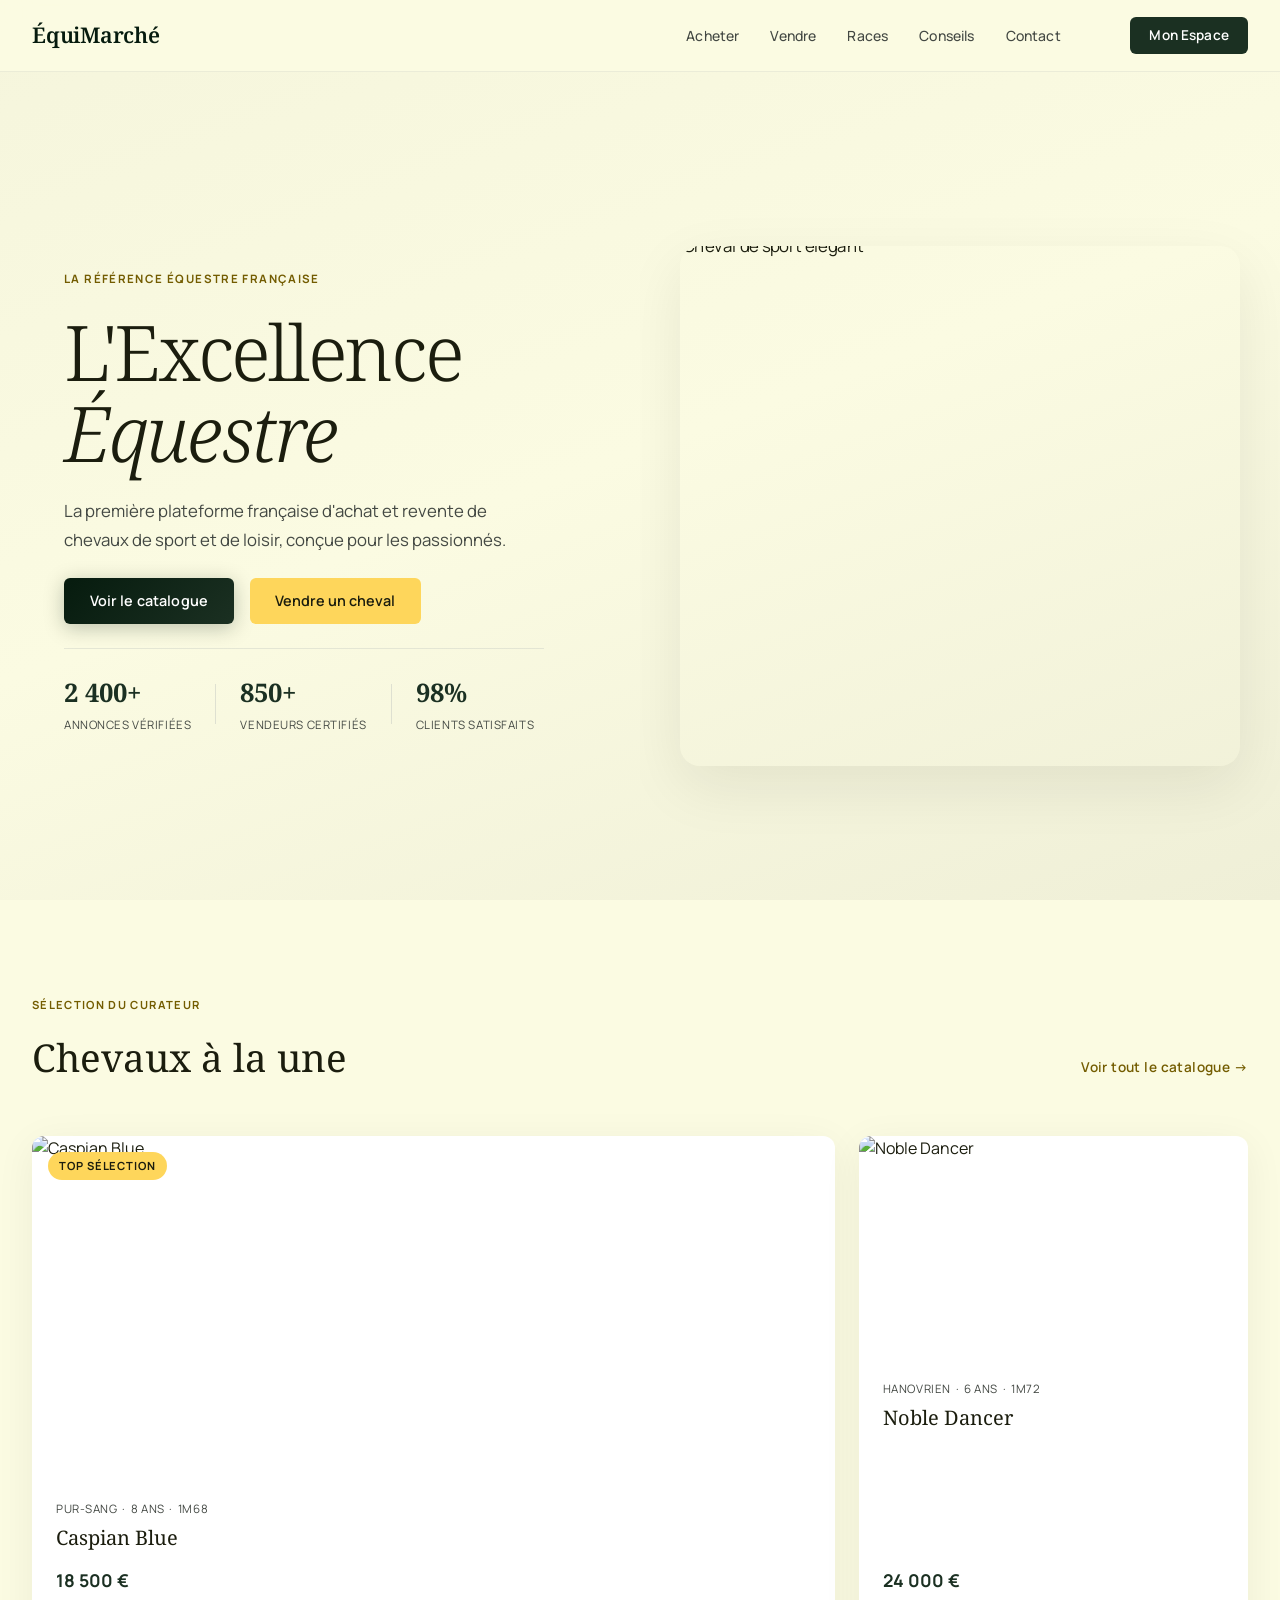
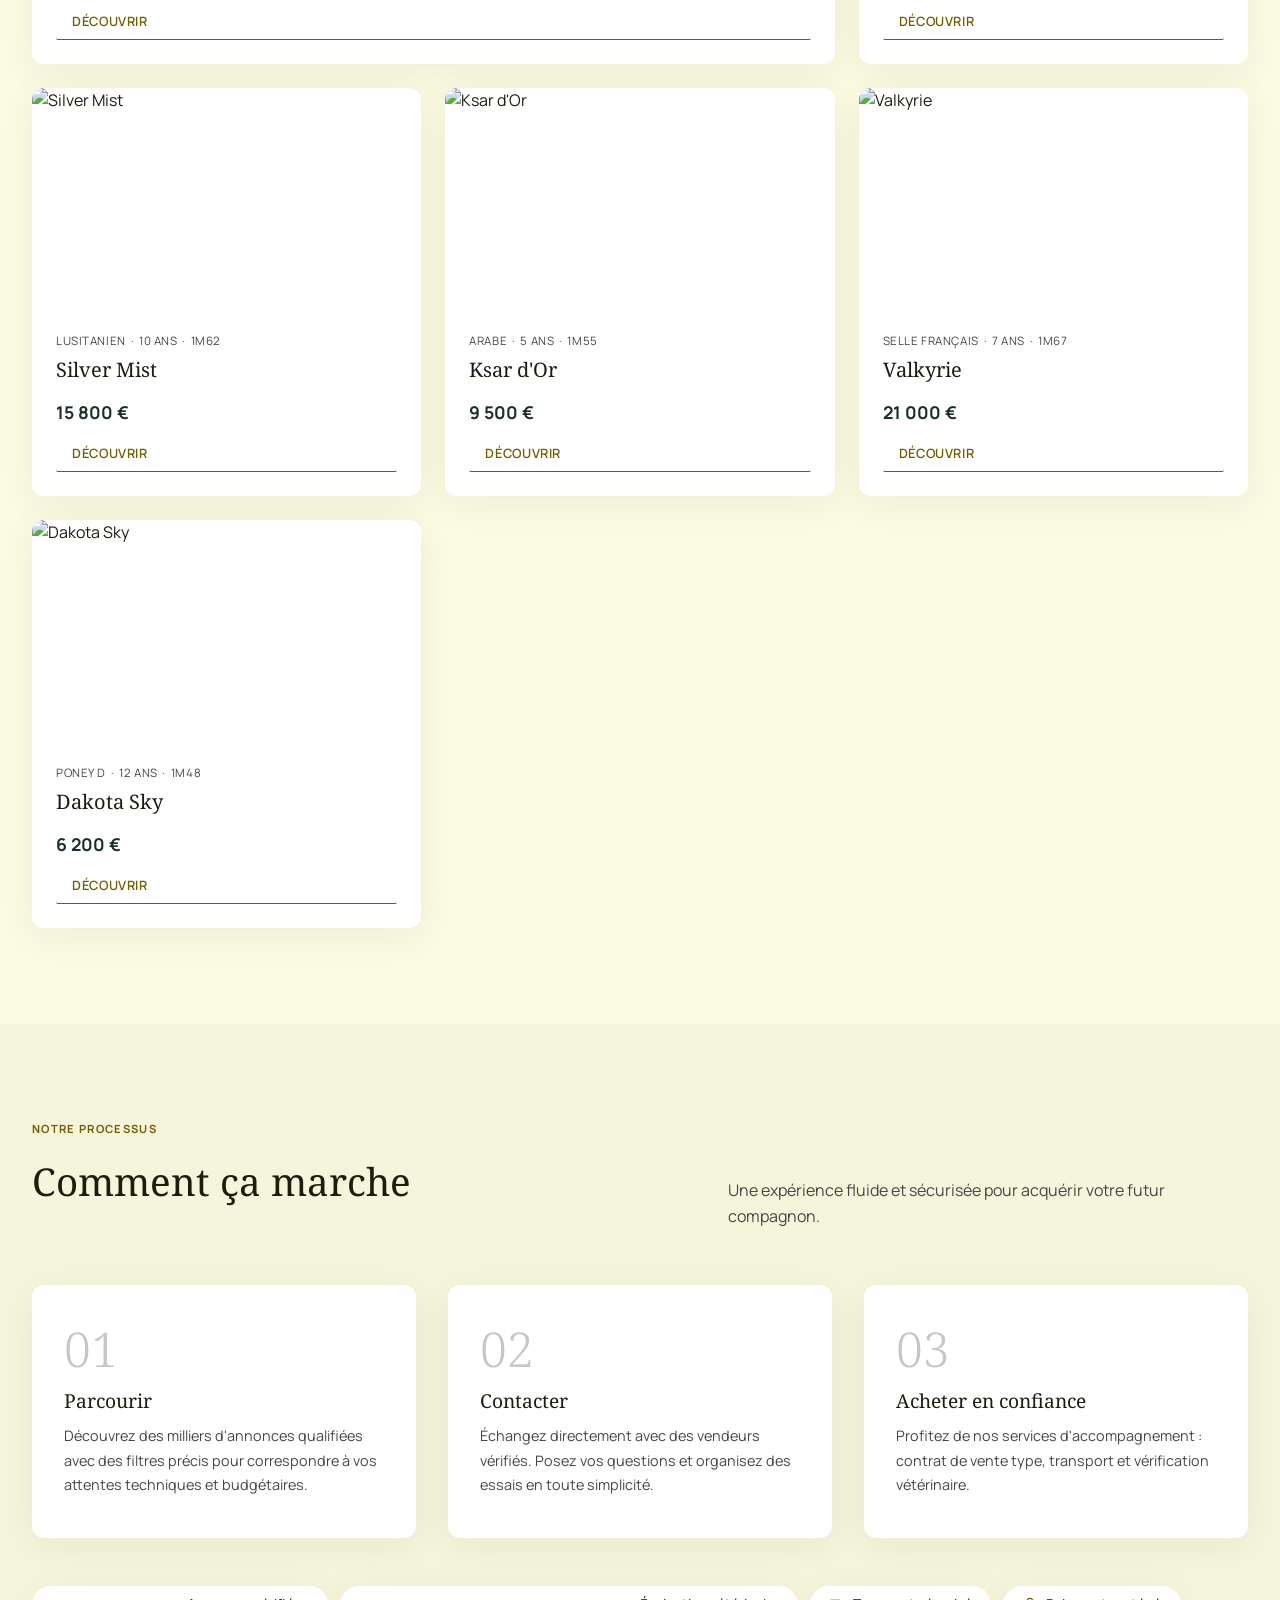
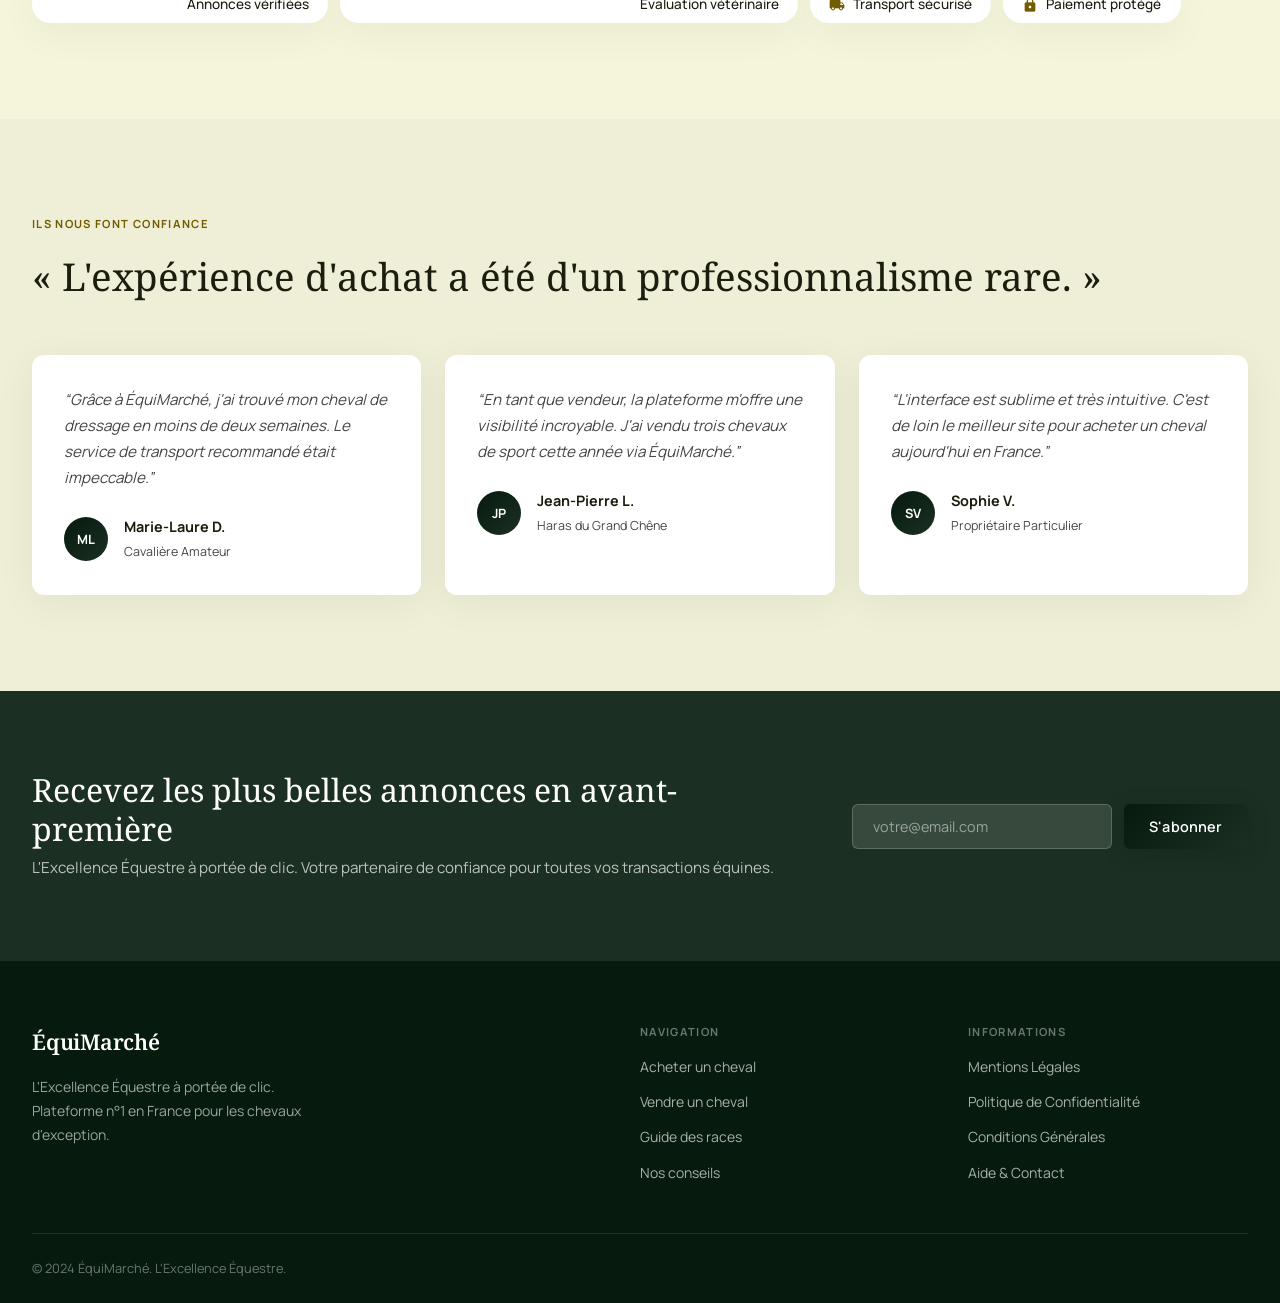
==== index.html @ 73ddf12a "horse website stitch" ====
<!DOCTYPE html>
<html lang="fr">
<head>
  <meta charset="UTF-8">
  <meta name="viewport" content="width=device-width, initial-scale=1.0">
  <title>ÉquiMarché | L'Excellence Équestre</title>
  <meta name="description" content="La première plateforme française d'achat et revente de chevaux de sport et de loisir, conçue pour les passionnés.">
  <link rel="preconnect" href="https://fonts.googleapis.com">
  <link rel="preconnect" href="https://fonts.gstatic.com" crossorigin>
  <link href="https://fonts.googleapis.com/css2?family=Noto+Serif:ital,wght@0,300;0,400;0,600;0,700;1,300;1,400&family=Manrope:wght@300;400;500;600;700&display=swap" rel="stylesheet">
  <link href="https://fonts.googleapis.com/icon?family=Material+Icons" rel="stylesheet">
  <link rel="stylesheet" href="styles.css">
</head>
<body>

  <!-- NAVBAR -->
  <nav class="navbar" id="navbar">
    <div class="nav-container">
      <a href="index.html" class="nav-logo">ÉquiMarché</a>
      <ul class="nav-links">
        <li><a href="catalogue.html">Acheter</a></li>
        <li><a href="creer-annonce.html">Vendre</a></li>
        <li><a href="#">Races</a></li>
        <li><a href="#">Conseils</a></li>
        <li><a href="#">Contact</a></li>
      </ul>
      <div class="nav-actions">
        <a href="dashboard.html" class="btn-nav">Mon Espace</a>
      </div>
    </div>
  </nav>

  <!-- HERO -->
  <section class="hero" id="hero">
    <div class="hero-bg"></div>
    <div class="hero-content">
      <span class="hero-label">La référence équestre française</span>
      <h1 class="hero-title">L'Excellence<br><em>Équestre</em></h1>
      <p class="hero-subtitle">La première plateforme française d'achat et revente de chevaux de sport et de loisir, conçue pour les passionnés.</p>
      <div class="hero-cta">
        <a href="catalogue.html" class="btn-primary">Voir le catalogue</a>
        <a href="creer-annonce.html" class="btn-secondary">Vendre un cheval</a>
      </div>
      <div class="hero-stats">
        <div class="stat">
          <span class="stat-number">2 400+</span>
          <span class="stat-label">Annonces vérifiées</span>
        </div>
        <div class="stat-divider"></div>
        <div class="stat">
          <span class="stat-number">850+</span>
          <span class="stat-label">Vendeurs certifiés</span>
        </div>
        <div class="stat-divider"></div>
        <div class="stat">
          <span class="stat-number">98%</span>
          <span class="stat-label">Clients satisfaits</span>
        </div>
      </div>
    </div>
    <div class="hero-image-block">
      <div class="hero-image-frame">
        <img src="https://images.unsplash.com/photo-1553284965-83fd3e82fa5a?w=700&auto=format&fit=crop&q=80" alt="Cheval de sport élégant" class="hero-img">
      </div>
    </div>
  </section>

  <!-- FEATURED HORSES -->
  <section class="section-featured" id="featured">
    <div class="container">
      <div class="section-header">
        <span class="section-tag">Sélection du curateur</span>
        <h2 class="section-title">Chevaux à la une</h2>
        <a href="catalogue.html" class="section-link">Voir tout le catalogue →</a>
      </div>
      <div class="horses-grid">

        <article class="horse-card horse-card--large">
          <div class="horse-card__image-wrap">
            <img src="https://images.unsplash.com/photo-1598974357801-cbca100e65ca?w=600&auto=format&fit=crop&q=80" alt="Caspian Blue" class="horse-card__img">
            <span class="horse-card__badge">Top Sélection</span>
          </div>
          <div class="horse-card__body">
            <div class="horse-card__meta">
              <span>Pur-Sang</span><span class="dot">·</span><span>8 ans</span><span class="dot">·</span><span>1m68</span>
            </div>
            <h3 class="horse-card__name">Caspian Blue</h3>
            <p class="horse-card__price">18 500 €</p>
            <a href="cheval-detail.html" class="btn-card">Découvrir</a>
          </div>
        </article>

        <article class="horse-card">
          <div class="horse-card__image-wrap">
            <img src="https://images.unsplash.com/photo-1534773728-71b859d8a21f?w=500&auto=format&fit=crop&q=80" alt="Noble Dancer" class="horse-card__img">
          </div>
          <div class="horse-card__body">
            <div class="horse-card__meta">
              <span>Hanovrien</span><span class="dot">·</span><span>6 ans</span><span class="dot">·</span><span>1m72</span>
            </div>
            <h3 class="horse-card__name">Noble Dancer</h3>
            <p class="horse-card__price">24 000 €</p>
            <a href="cheval-detail.html" class="btn-card">Découvrir</a>
          </div>
        </article>

        <article class="horse-card">
          <div class="horse-card__image-wrap">
            <img src="https://images.unsplash.com/photo-1566073771259-6a8506099945?w=500&auto=format&fit=crop&q=80" alt="Silver Mist" class="horse-card__img">
          </div>
          <div class="horse-card__body">
            <div class="horse-card__meta">
              <span>Lusitanien</span><span class="dot">·</span><span>10 ans</span><span class="dot">·</span><span>1m62</span>
            </div>
            <h3 class="horse-card__name">Silver Mist</h3>
            <p class="horse-card__price">15 800 €</p>
            <a href="cheval-detail.html" class="btn-card">Découvrir</a>
          </div>
        </article>

        <article class="horse-card">
          <div class="horse-card__image-wrap">
            <img src="https://images.unsplash.com/photo-1643737773219-dcb9b6d3cde2?w=500&auto=format&fit=crop&q=80" alt="Ksar d'Or" class="horse-card__img">
          </div>
          <div class="horse-card__body">
            <div class="horse-card__meta">
              <span>Arabe</span><span class="dot">·</span><span>5 ans</span><span class="dot">·</span><span>1m55</span>
            </div>
            <h3 class="horse-card__name">Ksar d'Or</h3>
            <p class="horse-card__price">9 500 €</p>
            <a href="cheval-detail.html" class="btn-card">Découvrir</a>
          </div>
        </article>

        <article class="horse-card">
          <div class="horse-card__image-wrap">
            <img src="https://images.unsplash.com/photo-1481656023948-ce1d0e9c5857?w=500&auto=format&fit=crop&q=80" alt="Valkyrie" class="horse-card__img">
          </div>
          <div class="horse-card__body">
            <div class="horse-card__meta">
              <span>Selle Français</span><span class="dot">·</span><span>7 ans</span><span class="dot">·</span><span>1m67</span>
            </div>
            <h3 class="horse-card__name">Valkyrie</h3>
            <p class="horse-card__price">21 000 €</p>
            <a href="cheval-detail.html" class="btn-card">Découvrir</a>
          </div>
        </article>

        <article class="horse-card">
          <div class="horse-card__image-wrap">
            <img src="https://images.unsplash.com/photo-1556731834-d28ba6d95c78?w=500&auto=format&fit=crop&q=80" alt="Dakota Sky" class="horse-card__img">
          </div>
          <div class="horse-card__body">
            <div class="horse-card__meta">
              <span>Poney D</span><span class="dot">·</span><span>12 ans</span><span class="dot">·</span><span>1m48</span>
            </div>
            <h3 class="horse-card__name">Dakota Sky</h3>
            <p class="horse-card__price">6 200 €</p>
            <a href="cheval-detail.html" class="btn-card">Découvrir</a>
          </div>
        </article>

      </div>
    </div>
  </section>

  <!-- HOW IT WORKS -->
  <section class="section-how" id="how">
    <div class="container">
      <div class="section-header">
        <span class="section-tag">Notre processus</span>
        <h2 class="section-title">Comment ça marche</h2>
        <p class="section-desc">Une expérience fluide et sécurisée pour acquérir votre futur compagnon.</p>
      </div>
      <div class="steps-grid">
        <div class="step-card">
          <span class="step-number">01</span>
          <h3 class="step-title">Parcourir</h3>
          <p class="step-desc">Découvrez des milliers d'annonces qualifiées avec des filtres précis pour correspondre à vos attentes techniques et budgétaires.</p>
        </div>
        <div class="step-card">
          <span class="step-number">02</span>
          <h3 class="step-title">Contacter</h3>
          <p class="step-desc">Échangez directement avec des vendeurs vérifiés. Posez vos questions et organisez des essais en toute simplicité.</p>
        </div>
        <div class="step-card">
          <span class="step-number">03</span>
          <h3 class="step-title">Acheter en confiance</h3>
          <p class="step-desc">Profitez de nos services d'accompagnement : contrat de vente type, transport et vérification vétérinaire.</p>
        </div>
      </div>
      <div class="trust-pills">
        <div class="pill"><span class="material-icons">verified</span> Annonces vérifiées</div>
        <div class="pill"><span class="material-icons">health_and_safety</span> Évaluation vétérinaire</div>
        <div class="pill"><span class="material-icons">local_shipping</span> Transport sécurisé</div>
        <div class="pill"><span class="material-icons">lock</span> Paiement protégé</div>
      </div>
    </div>
  </section>

  <!-- TESTIMONIALS -->
  <section class="section-testimonials" id="testimonials">
    <div class="container">
      <div class="section-header">
        <span class="section-tag">Ils nous font confiance</span>
        <h2 class="section-title">&laquo;&nbsp;L'expérience d'achat a été d'un professionnalisme rare.&nbsp;&raquo;</h2>
      </div>
      <div class="testimonials-grid">
        <div class="testimonial-card">
          <p class="testimonial-quote">&ldquo;Grâce à ÉquiMarché, j'ai trouvé mon cheval de dressage en moins de deux semaines. Le service de transport recommandé était impeccable.&rdquo;</p>
          <div class="testimonial-author">
            <div class="author-avatar">ML</div>
            <div>
              <strong>Marie-Laure D.</strong>
              <span>Cavalière Amateur</span>
            </div>
          </div>
        </div>
        <div class="testimonial-card">
          <p class="testimonial-quote">&ldquo;En tant que vendeur, la plateforme m'offre une visibilité incroyable. J'ai vendu trois chevaux de sport cette année via ÉquiMarché.&rdquo;</p>
          <div class="testimonial-author">
            <div class="author-avatar">JP</div>
            <div>
              <strong>Jean-Pierre L.</strong>
              <span>Haras du Grand Chêne</span>
            </div>
          </div>
        </div>
        <div class="testimonial-card">
          <p class="testimonial-quote">&ldquo;L'interface est sublime et très intuitive. C'est de loin le meilleur site pour acheter un cheval aujourd'hui en France.&rdquo;</p>
          <div class="testimonial-author">
            <div class="author-avatar">SV</div>
            <div>
              <strong>Sophie V.</strong>
              <span>Propriétaire Particulier</span>
            </div>
          </div>
        </div>
      </div>
    </div>
  </section>

  <!-- NEWSLETTER -->
  <section class="section-newsletter" id="newsletter">
    <div class="container">
      <div class="newsletter-inner">
        <div class="newsletter-text">
          <h2>Recevez les plus belles annonces en avant-première</h2>
          <p>L'Excellence Équestre à portée de clic. Votre partenaire de confiance pour toutes vos transactions équines.</p>
        </div>
        <form class="newsletter-form" onsubmit="return false;">
          <input type="email" placeholder="votre@email.com" class="newsletter-input" id="newsletter-email">
          <button type="submit" class="btn-primary">S'abonner</button>
        </form>
      </div>
    </div>
  </section>

  <!-- FOOTER -->
  <footer class="footer" id="footer">
    <div class="container">
      <div class="footer-grid">
        <div class="footer-brand">
          <a href="index.html" class="nav-logo">ÉquiMarché</a>
          <p>L'Excellence Équestre à portée de clic. Plateforme n°1 en France pour les chevaux d'exception.</p>
        </div>
        <div class="footer-col">
          <h4>Navigation</h4>
          <ul>
            <li><a href="catalogue.html">Acheter un cheval</a></li>
            <li><a href="creer-annonce.html">Vendre un cheval</a></li>
            <li><a href="#">Guide des races</a></li>
            <li><a href="#">Nos conseils</a></li>
          </ul>
        </div>
        <div class="footer-col">
          <h4>Informations</h4>
          <ul>
            <li><a href="#">Mentions Légales</a></li>
            <li><a href="#">Politique de Confidentialité</a></li>
            <li><a href="#">Conditions Générales</a></li>
            <li><a href="#">Aide &amp; Contact</a></li>
          </ul>
        </div>
      </div>
      <div class="footer-bottom">
        <span>© 2024 ÉquiMarché. L'Excellence Équestre.</span>
      </div>
    </div>
  </footer>

  <script src="main.js"></script>
</body>
</html>
---- styles.css ----
/* ============================================
   ÉQUIMARCHÉ — Design System CSS
   "The Digital Curator" — The Equestrian Editorial
   ============================================ */

/* --- TOKENS --- */
:root {
  --primary:           #061b0e;
  --primary-container: #1b3022;
  --secondary:         #735c00;
  --secondary-container: #fed65b;
  --surface:           #fbfbe2;
  --surface-low:       #f5f5dc;
  --surface-container: #efefd7;
  --surface-high:      #eaead1;
  --surface-highest:   #e4e4cc;
  --surface-bright:    #ffffff;
  --on-surface:        #1b1d0e;
  --on-surface-var:    #434843;
  --outline:           #737973;
  --outline-var:       #c3c8c1;
  --tertiary:          #8C7851;
  --gold:              #D4AF37;
  --error:             #ba1a1a;

  --font-serif: 'Noto Serif', Georgia, serif;
  --font-sans:  'Manrope', system-ui, sans-serif;

  --radius-sm: 0.125rem;
  --radius-md: 0.375rem;
  --radius-lg: 0.75rem;
  --radius-xl: 1.25rem;

  --shadow-ambient: 0 8px 40px rgba(27,29,14,0.06);
  --shadow-float:   0 20px 60px rgba(27,29,14,0.08);

  --nav-h: 72px;
  --transition: 0.25s ease;
}

/* --- RESET --- */
*, *::before, *::after { box-sizing: border-box; margin: 0; padding: 0; }
html { scroll-behavior: smooth; font-size: 16px; }
body {
  font-family: var(--font-sans);
  background: var(--surface);
  color: var(--on-surface);
  line-height: 1.6;
  -webkit-font-smoothing: antialiased;
}
img { display: block; max-width: 100%; height: auto; }
a { color: inherit; text-decoration: none; }
ul { list-style: none; }
button { cursor: pointer; font-family: inherit; }
input, select, textarea { font-family: inherit; }

/* --- TYPOGRAPHY --- */
h1, h2, h3, h4 { font-family: var(--font-serif); line-height: 1.2; color: var(--on-surface); }
h1 { font-size: clamp(2.5rem, 6vw, 4rem); font-weight: 400; letter-spacing: -0.02em; }
h2 { font-size: clamp(1.6rem, 4vw, 2.4rem); font-weight: 400; }
h3 { font-size: 1.3rem; font-weight: 400; }
em { font-style: italic; }

/* --- LAYOUT --- */
.container { max-width: 1280px; margin: 0 auto; padding: 0 2rem; }

/* ============================================
   NAVBAR
   ============================================ */
.navbar {
  position: fixed; top: 0; left: 0; right: 0; z-index: 100;
  height: var(--nav-h);
  background: rgba(251,251,226,0.92);
  backdrop-filter: blur(16px);
  border-bottom: 1px solid rgba(195,200,193,0.3);
  transition: box-shadow var(--transition);
}
.navbar.scrolled { box-shadow: var(--shadow-ambient); }
.nav-container {
  max-width: 1280px; margin: 0 auto; padding: 0 2rem;
  height: 100%; display: flex; align-items: center; gap: 2.5rem;
}
.nav-logo {
  font-family: var(--font-serif);
  font-size: 1.35rem; font-weight: 600; letter-spacing: -0.01em;
  color: var(--primary); white-space: nowrap;
}
.nav-links {
  display: flex; gap: 0.25rem; margin-left: auto;
}
.nav-links a {
  font-size: 0.875rem; font-weight: 500; letter-spacing: 0.01em;
  color: var(--on-surface-var); padding: 0.5rem 0.85rem; border-radius: var(--radius-md);
  transition: color var(--transition), background var(--transition);
}
.nav-links a:hover, .nav-links a.active { color: var(--primary); background: var(--surface-container); }
.nav-actions { margin-left: 1rem; }

/* --- BUTTONS --- */
.btn-primary {
  display: inline-flex; align-items: center; gap: 0.5rem;
  padding: 0.7rem 1.6rem; border-radius: var(--radius-md); border: none;
  background: linear-gradient(135deg, var(--primary), var(--primary-container));
  color: #fff; font-family: var(--font-sans); font-size: 0.9rem; font-weight: 600;
  letter-spacing: 0.01em; cursor: pointer;
  transition: opacity var(--transition), transform var(--transition), box-shadow var(--transition);
  box-shadow: 0 4px 20px rgba(6,27,14,0.25);
}
.btn-primary:hover { opacity: 0.9; transform: translateY(-1px); box-shadow: 0 8px 28px rgba(6,27,14,0.3); }

.btn-secondary {
  display: inline-flex; align-items: center; gap: 0.5rem;
  padding: 0.7rem 1.6rem; border-radius: var(--radius-md); border: none;
  background: var(--secondary-container); color: var(--on-surface);
  font-family: var(--font-sans); font-size: 0.9rem; font-weight: 600;
  cursor: pointer; transition: opacity var(--transition), transform var(--transition);
}
.btn-secondary:hover { opacity: 0.85; transform: translateY(-1px); }

.btn-ghost {
  display: inline-flex; align-items: center; gap: 0.5rem;
  padding: 0.65rem 1.4rem; border-radius: var(--radius-md);
  border: 1px solid rgba(195,200,193,0.5);
  background: transparent; color: var(--on-surface-var);
  font-family: var(--font-sans); font-size: 0.875rem; font-weight: 500;
  cursor: pointer; transition: all var(--transition);
}
.btn-ghost:hover { background: var(--surface-container); color: var(--on-surface); border-color: var(--outline-var); }

.btn-nav {
  display: inline-flex; align-items: center;
  padding: 0.5rem 1.2rem; border-radius: var(--radius-md);
  background: var(--primary-container); color: #fff;
  font-size: 0.85rem; font-weight: 600; letter-spacing: 0.01em;
  transition: opacity var(--transition);
}
.btn-nav:hover { opacity: 0.85; }

.btn-card {
  display: inline-flex; align-items: center;
  padding: 0.5rem 1rem; border-radius: var(--radius-sm);
  background: transparent; color: var(--secondary);
  font-size: 0.8rem; font-weight: 600; letter-spacing: 0.05em; text-transform: uppercase;
  border-bottom: 1px solid var(--secondary);
  transition: opacity var(--transition);
}
.btn-card:hover { opacity: 0.7; }
.btn-card--disabled { color: var(--outline); border-color: var(--outline); pointer-events: none; }
.btn-lg { padding: 0.85rem 2rem; font-size: 1rem; }
.btn-sm { padding: 0.4rem 0.9rem; font-size: 0.8rem; }
.btn-add-row { margin-top: 0.75rem; color: var(--secondary); border-color: var(--secondary-container); }

/* ============================================
   HERO (Homepage)
   ============================================ */
.hero {
  min-height: 100vh; display: grid; grid-template-columns: 1fr 1fr;
  padding-top: var(--nav-h); overflow: hidden; position: relative;
  background: var(--surface-low);
}
.hero-bg {
  position: absolute; inset: 0; z-index: 0;
  background: linear-gradient(160deg, var(--surface-low) 0%, var(--surface) 50%, var(--surface-container) 100%);
}
.hero-content {
  position: relative; z-index: 1;
  padding: 6rem 4rem 4rem 2rem; display: flex; flex-direction: column; justify-content: center; gap: 1.5rem;
  max-width: 680px; margin: 0 auto;
}
.hero-label {
  font-family: var(--font-sans); font-size: 0.72rem; font-weight: 700;
  letter-spacing: 0.12em; text-transform: uppercase; color: var(--secondary);
}
.hero-title {
  font-size: clamp(3rem, 6vw, 5.5rem);
  font-weight: 300; letter-spacing: -0.03em; line-height: 1.05;
}
.hero-subtitle { font-size: 1.05rem; color: var(--on-surface-var); max-width: 480px; line-height: 1.7; }
.hero-cta { display: flex; gap: 1rem; flex-wrap: wrap; }
.hero-stats {
  display: flex; align-items: center; gap: 1.5rem;
  padding-top: 1.5rem; border-top: 1px solid rgba(195,200,193,0.4);
}
.stat { display: flex; flex-direction: column; gap: 0.15rem; }
.stat-number { font-family: var(--font-serif); font-size: 1.6rem; font-weight: 700; color: var(--primary-container); }
.stat-label { font-size: 0.72rem; color: var(--on-surface-var); letter-spacing: 0.05em; text-transform: uppercase; }
.stat-divider { width: 1px; height: 40px; background: var(--outline-var); opacity: 0.5; }

.hero-image-block {
  position: relative; z-index: 1;
  display: flex; align-items: center; justify-content: center;
  padding: calc(var(--nav-h) + 3rem) 2rem 3rem;
  overflow: hidden;
}
.hero-image-frame {
  width: 100%; max-width: 560px;
  border-radius: var(--radius-xl); overflow: hidden;
  box-shadow: var(--shadow-float);
  margin-top: -2rem;
}
.hero-img { width: 100%; height: 520px; object-fit: cover; }

/* ============================================
   SECTIONS — Shared
   ============================================ */
.section-featured, .section-how, .section-testimonials {
  padding: 6rem 0;
}
.section-featured { background: var(--surface); }
.section-how { background: var(--surface-low); }
.section-testimonials { background: var(--surface-container); }

.section-header {
  display: flex; flex-wrap: wrap; align-items: baseline; gap: 1rem;
  margin-bottom: 3.5rem;
}
.section-tag {
  font-size: 0.7rem; font-weight: 700; letter-spacing: 0.12em; text-transform: uppercase;
  color: var(--secondary); display: block; width: 100%; margin-bottom: 0.25rem;
}
.section-title { flex: 1; }
.section-link {
  font-size: 0.85rem; font-weight: 600; color: var(--secondary); letter-spacing: 0.03em;
  transition: opacity var(--transition);
}
.section-link:hover { opacity: 0.7; }
.section-desc { color: var(--on-surface-var); font-size: 1rem; margin-top: 0.5rem; max-width: 520px; }

/* ============================================
   HORSE CARDS
   ============================================ */
.horses-grid {
  display: grid; grid-template-columns: repeat(3, 1fr); gap: 1.5rem;
}
.horse-card--large { grid-column: span 2; }

.horse-card {
  background: var(--surface-bright); border-radius: var(--radius-lg);
  overflow: hidden; box-shadow: var(--shadow-ambient);
  transition: transform var(--transition), box-shadow var(--transition);
  display: flex; flex-direction: column;
}
.horse-card:hover { transform: translateY(-4px); box-shadow: var(--shadow-float); }

.horse-card__image-wrap { position: relative; overflow: hidden; }
.horse-card--large .horse-card__image-wrap { height: 340px; }
.horse-card:not(.horse-card--large) .horse-card__image-wrap { height: 220px; }
.horse-card__img { width: 100%; height: 100%; object-fit: cover; transition: transform 0.4s ease; }
.horse-card:hover .horse-card__img { transform: scale(1.04); }

.horse-card__badge {
  position: absolute; top: 1rem; left: 1rem;
  background: var(--secondary-container); color: var(--on-surface);
  font-size: 0.7rem; font-weight: 700; letter-spacing: 0.08em; text-transform: uppercase;
  padding: 0.3rem 0.7rem; border-radius: 999px;
}
.horse-card__badge--sold { background: var(--surface-highest); color: var(--on-surface-var); }

.horse-card__body { padding: 1.5rem; display: flex; flex-direction: column; gap: 0.5rem; flex: 1; }
.horse-card__meta { font-size: 0.72rem; color: var(--on-surface-var); letter-spacing: 0.05em; text-transform: uppercase; }
.dot { margin: 0 0.3rem; }
.horse-card__name { font-family: var(--font-serif); font-size: 1.25rem; font-weight: 400; }
.horse-card__price { font-size: 1.1rem; font-weight: 700; color: var(--primary-container); margin-top: auto; padding-top: 0.5rem; }

/* ============================================
   HOW IT WORKS
   ============================================ */
.steps-grid { display: grid; grid-template-columns: repeat(3, 1fr); gap: 2rem; margin-bottom: 3rem; }
.step-card {
  background: var(--surface-bright); border-radius: var(--radius-lg);
  padding: 2.5rem 2rem; box-shadow: var(--shadow-ambient);
}
.step-number {
  font-family: var(--font-serif); font-size: 3rem; font-weight: 300;
  color: var(--outline-var); line-height: 1; display: block; margin-bottom: 1rem;
}
.step-title { font-size: 1.2rem; margin-bottom: 0.75rem; }
.step-desc { font-size: 0.9rem; color: var(--on-surface-var); line-height: 1.7; }

.trust-pills { display: flex; flex-wrap: wrap; gap: 0.75rem; }
.pill {
  display: flex; align-items: center; gap: 0.5rem;
  background: var(--surface-bright); border-radius: 999px;
  padding: 0.5rem 1.2rem; font-size: 0.85rem; font-weight: 500;
  box-shadow: var(--shadow-ambient);
}
.pill .material-icons { font-size: 1rem; color: var(--secondary); }

/* ============================================
   TESTIMONIALS
   ============================================ */
.testimonials-grid { display: grid; grid-template-columns: repeat(3, 1fr); gap: 1.5rem; }
.testimonial-card {
  background: var(--surface-bright); border-radius: var(--radius-lg);
  padding: 2rem; display: flex; flex-direction: column; gap: 1.5rem;
  box-shadow: var(--shadow-ambient);
}
.testimonial-quote { font-size: 0.95rem; color: var(--on-surface-var); line-height: 1.7; font-style: italic; }
.testimonial-author { display: flex; align-items: center; gap: 1rem; }
.author-avatar {
  width: 44px; height: 44px; border-radius: 50%;
  background: linear-gradient(135deg, var(--primary), var(--primary-container));
  color: #fff; font-size: 0.8rem; font-weight: 700;
  display: flex; align-items: center; justify-content: center;
  flex-shrink: 0;
}
.testimonial-author strong { display: block; font-size: 0.9rem; }
.testimonial-author span { font-size: 0.78rem; color: var(--on-surface-var); }

/* ============================================
   NEWSLETTER
   ============================================ */
.section-newsletter {
  background: var(--primary-container); padding: 5rem 0;
}
.newsletter-inner {
  display: flex; align-items: center; gap: 3rem; flex-wrap: wrap;
}
.newsletter-text { flex: 1; }
.newsletter-text h2 { color: #fff; font-size: clamp(1.4rem, 3vw, 2rem); }
.newsletter-text p { color: rgba(255,255,255,0.7); margin-top: 0.5rem; font-size: 0.95rem; }
.newsletter-form { display: flex; gap: 0.75rem; flex-shrink: 0; }
.newsletter-input {
  padding: 0.75rem 1.25rem; border-radius: var(--radius-md);
  border: 1px solid rgba(255,255,255,0.2); background: rgba(255,255,255,0.12);
  color: #fff; font-size: 0.9rem; min-width: 260px;
  transition: border-color var(--transition);
}
.newsletter-input::placeholder { color: rgba(255,255,255,0.5); }
.newsletter-input:focus { outline: none; border-color: var(--secondary-container); }

/* ============================================
   FOOTER
   ============================================ */
.footer { background: var(--primary); color: rgba(255,255,255,0.8); padding: 4rem 0 0; }
.footer-grid { display: grid; grid-template-columns: 2fr 1fr 1fr; gap: 3rem; padding-bottom: 3rem; }
.footer .nav-logo { color: #fff; display: block; margin-bottom: 1rem; }
.footer-brand p { font-size: 0.875rem; color: rgba(255,255,255,0.6); line-height: 1.7; max-width: 300px; }
.footer-col h4 { font-size: 0.7rem; font-weight: 700; letter-spacing: 0.12em; text-transform: uppercase; color: rgba(255,255,255,0.4); margin-bottom: 1rem; font-family: var(--font-sans); }
.footer-col ul { display: flex; flex-direction: column; gap: 0.6rem; }
.footer-col a { font-size: 0.875rem; color: rgba(255,255,255,0.65); transition: color var(--transition); }
.footer-col a:hover { color: #fff; }
.footer-bottom {
  display: flex; align-items: center; justify-content: space-between; flex-wrap: wrap; gap: 1rem;
  border-top: 1px solid rgba(255,255,255,0.1); padding: 1.5rem 0;
  font-size: 0.8rem; color: rgba(255,255,255,0.4);
}
.footer-links-inline { display: flex; gap: 1.5rem; flex-wrap: wrap; }
.footer-links-inline a { color: rgba(255,255,255,0.4); font-size: 0.8rem; transition: color var(--transition); }
.footer-links-inline a:hover { color: rgba(255,255,255,0.8); }
.footer--minimal { padding-top: 0; }
.footer--minimal .footer-bottom { border-top: 1px solid rgba(255,255,255,0.1); }

/* ============================================
   CATALOGUE PAGE
   ============================================ */
.catalogue-header {
  background: linear-gradient(135deg, var(--primary), var(--primary-container));
  color: #fff; padding: calc(var(--nav-h) + 4rem) 0 4rem; text-align: center;
}
.catalogue-title { font-size: clamp(2.5rem, 6vw, 4.5rem); color: #fff; }
.catalogue-subtitle { color: rgba(255,255,255,0.65); margin-top: 0.5rem; font-size: 1rem; letter-spacing: 0.04em; }

.catalogue-layout {
  display: grid; grid-template-columns: 300px 1fr; gap: 0;
  min-height: 80vh; align-items: start;
}

/* Filter Sidebar */
.filter-sidebar {
  background: var(--surface-low); padding: 2.5rem 1.75rem;
  border-right: 1px solid rgba(195,200,193,0.3);
  position: sticky; top: var(--nav-h); height: calc(100vh - var(--nav-h)); overflow-y: auto;
  display: flex; flex-direction: column; gap: 1.75rem;
}
.filter-title { font-size: 1.1rem; font-family: var(--font-serif); }
.filter-desc { font-size: 0.8rem; color: var(--on-surface-var); margin-top: 0.25rem; }
.filter-label { font-size: 0.7rem; font-weight: 700; letter-spacing: 0.08em; text-transform: uppercase; color: var(--on-surface-var); display: block; margin-bottom: 0.5rem; }
.filter-group { display: flex; flex-direction: column; }
.filter-input {
  padding: 0.6rem 0.9rem; border: none; border-bottom: 1px solid rgba(195,200,193,0.5);
  background: transparent; color: var(--on-surface); font-size: 0.9rem;
  transition: border-color var(--transition); border-radius: 0;
}
.filter-input:focus { outline: none; border-color: var(--secondary); }
.filter-select { padding: 0.6rem 0.9rem; appearance: none; cursor: pointer; background-image: url("data:image/svg+xml,%3Csvg xmlns='http://www.w3.org/2000/svg' width='12' height='12' viewBox='0 0 24 24'%3E%3Cpath fill='%23737973' d='M7 10l5 5 5-5z'/%3E%3C/svg%3E"); background-repeat: no-repeat; background-position: right 0.75rem center; padding-right: 2rem; }
.filter-checkboxes { display: flex; flex-direction: column; gap: 0.5rem; }
.filter-check { display: flex; align-items: center; gap: 0.5rem; font-size: 0.875rem; color: var(--on-surface-var); cursor: pointer; }
.filter-check input { accent-color: var(--secondary); }
.range-inputs { display: flex; align-items: center; gap: 0.5rem; }
.filter-input.range { flex: 1; }
.filter-btn { width: 100%; justify-content: center; }

/* Catalogue Main */
.catalogue-main { padding: 2rem 2.5rem; }
.catalogue-toolbar { display: flex; align-items: center; justify-content: space-between; margin-bottom: 2rem; flex-wrap: wrap; gap: 1rem; }
.result-count { font-size: 0.9rem; color: var(--on-surface-var); }
.sort-wrap { display: flex; align-items: center; gap: 0.75rem; }
.catalogue-grid { display: grid; grid-template-columns: repeat(3, 1fr); gap: 1.5rem; }

/* Pagination */
.pagination { display: flex; justify-content: center; gap: 0.5rem; margin-top: 3rem; }
.page-btn {
  width: 38px; height: 38px; border-radius: var(--radius-md);
  border: 1px solid var(--outline-var); background: transparent;
  font-size: 0.875rem; cursor: pointer; color: var(--on-surface-var);
  transition: all var(--transition);
}
.page-btn:hover { background: var(--surface-container); }
.page-btn--active { background: var(--primary-container); color: #fff; border-color: var(--primary-container); }
.page-ellipsis { display: flex; align-items: center; color: var(--on-surface-var); font-size: 0.875rem; }

/* ============================================
   DETAIL PAGE
   ============================================ */
.breadcrumb-bar { background: var(--surface-low); padding: calc(var(--nav-h) + 1rem) 0 0.75rem; }
.breadcrumb { display: flex; align-items: center; gap: 0.25rem; font-size: 0.8rem; color: var(--on-surface-var); }
.breadcrumb a:hover { color: var(--secondary); }
.breadcrumb .material-icons { font-size: 1rem; }
.breadcrumb span:last-child { color: var(--on-surface); font-weight: 500; }

.detail-layout { background: var(--surface-low); padding: 2.5rem 0; }
.detail-container { display: grid; grid-template-columns: 1fr 420px; gap: 3rem; align-items: start; }

.gallery-main { border-radius: var(--radius-lg); overflow: hidden; box-shadow: var(--shadow-float); }
.gallery-main-img { width: 100%; height: 500px; object-fit: cover; transition: opacity var(--transition); }
.gallery-thumbs { display: flex; gap: 0.75rem; margin-top: 0.75rem; }
.gallery-thumb {
  width: 80px; height: 60px; object-fit: cover; border-radius: var(--radius-md);
  cursor: pointer; opacity: 0.6; transition: opacity var(--transition);
  border: 2px solid transparent;
}
.gallery-thumb:hover, .gallery-thumb.active { opacity: 1; border-color: var(--secondary); }

.detail-tag-row { display: flex; align-items: center; gap: 0.5rem; flex-wrap: wrap; }
.detail-tag {
  font-size: 0.7rem; font-weight: 700; letter-spacing: 0.08em; text-transform: uppercase;
  background: var(--surface-container); padding: 0.3rem 0.75rem; border-radius: 999px;
  color: var(--on-surface-var);
}
.btn-favorite {
  margin-left: auto; background: var(--surface-bright); border: 1px solid var(--outline-var);
  border-radius: 50%; width: 40px; height: 40px; display: flex; align-items: center; justify-content: center;
  transition: all var(--transition); color: var(--on-surface-var);
}
.btn-favorite:hover { background: var(--surface-container); }
.btn-favorite .material-icons { font-size: 1.2rem; }

.detail-horse-name { font-size: clamp(2rem, 4vw, 2.8rem); margin: 0.5rem 0; }
.detail-price { font-size: 1.8rem; font-weight: 700; color: var(--primary-container); }
.detail-location { display: flex; align-items: center; gap: 0.25rem; font-size: 0.875rem; color: var(--on-surface-var); margin-top: 0.25rem; }
.detail-location .material-icons { font-size: 1rem; color: var(--secondary); }

.detail-specs-grid { display: grid; grid-template-columns: 1fr 1fr; gap: 0; margin: 1.5rem 0; }
.spec-item {
  padding: 0.85rem 0; display: flex; flex-direction: column; gap: 0.2rem;
  border-bottom: 1px solid rgba(195,200,193,0.4);
}
.spec-label { font-size: 0.68rem; font-weight: 700; letter-spacing: 0.08em; text-transform: uppercase; color: var(--on-surface-var); }
.spec-value { font-size: 0.95rem; font-weight: 600; }
.detail-cta-block { display: flex; flex-direction: column; gap: 0.75rem; margin-top: 1rem; }
.detail-cta-block .btn-primary, .detail-cta-block .btn-secondary { justify-content: center; }

/* Detail Body */
.detail-section { background: var(--surface); padding: 4rem 0; }
.detail-body { display: grid; grid-template-columns: 1fr 320px; gap: 3rem; align-items: start; }
.detail-block { margin-bottom: 3rem; }
.detail-block-title { font-size: 1.2rem; margin-bottom: 1.25rem; padding-bottom: 0.5rem; border-bottom: 2px solid var(--secondary-container); }

.curator-quote {
  background: linear-gradient(135deg, var(--primary), var(--primary-container));
  color: #fff; border-radius: var(--radius-lg); padding: 2.5rem;
  margin-bottom: 2.5rem; position: relative;
}
.curator-icon { position: absolute; top: 1.5rem; right: 2rem; font-size: 2rem; opacity: 0.3; }
.curator-quote blockquote { font-family: var(--font-serif); font-size: 1.05rem; line-height: 1.7; font-style: italic; }
.curator-quote cite { font-size: 0.75rem; letter-spacing: 0.08em; text-transform: uppercase; opacity: 0.6; display: block; margin-top: 1rem; }

.detail-block p { color: var(--on-surface-var); line-height: 1.8; margin-bottom: 1rem; }

.competition-list { display: flex; flex-direction: column; }
.competition-item {
  display: flex; align-items: baseline; gap: 2rem; padding: 0.9rem 0;
  border-bottom: 1px solid rgba(195,200,193,0.3);
}
.comp-date { font-size: 0.75rem; color: var(--on-surface-var); letter-spacing: 0.04em; white-space: nowrap; min-width: 90px; }
.comp-event { font-size: 0.95rem; font-weight: 500; }

.vet-cards { display: flex; flex-direction: column; gap: 1rem; }
.vet-card {
  display: flex; align-items: flex-start; gap: 1rem;
  background: var(--surface-low); border-radius: var(--radius-md); padding: 1.25rem;
}
.vet-icon { color: var(--secondary); flex-shrink: 0; }
.vet-card strong { display: block; font-size: 0.9rem; margin-bottom: 0.25rem; }
.vet-card p { font-size: 0.85rem; color: var(--on-surface-var); margin: 0; }

.location-block { display: flex; align-items: center; gap: 1rem; background: var(--surface-low); border-radius: var(--radius-md); padding: 1.5rem; }
.location-pin { font-size: 2rem; color: var(--secondary); }
.location-name { display: block; font-weight: 600; font-size: 1rem; }
.location-note { font-size: 0.85rem; color: var(--on-surface-var); }

/* Contact form on detail page */
.contact-form { display: flex; flex-direction: column; gap: 1.25rem; }
.form-row { display: grid; grid-template-columns: 1fr 1fr; gap: 1.25rem; }
.form-group { display: flex; flex-direction: column; gap: 0.4rem; }
.form-label { font-size: 0.72rem; font-weight: 700; letter-spacing: 0.06em; text-transform: uppercase; color: var(--on-surface-var); }
.form-input {
  padding: 0.75rem 1rem; border: none; border-bottom: 1px solid rgba(195,200,193,0.5);
  background: var(--surface-low); border-radius: var(--radius-sm 0 0 var(--radius-sm));
  font-size: 0.95rem; color: var(--on-surface); transition: border-color var(--transition);
}
.form-input:focus { outline: none; border-color: var(--secondary); }
.form-textarea {
  padding: 0.75rem 1rem; border: 1px solid rgba(195,200,193,0.4);
  background: var(--surface-low); border-radius: var(--radius-md);
  font-size: 0.95rem; color: var(--on-surface); resize: vertical;
  transition: border-color var(--transition);
}
.form-textarea:focus { outline: none; border-color: var(--secondary); }

/* Similar horses sidebar */
.detail-sidebar { position: sticky; top: calc(var(--nav-h) + 2rem); }
.similar-list { display: flex; flex-direction: column; gap: 1rem; }
.similar-card { display: flex; gap: 1rem; align-items: center; }
.similar-img { width: 72px; height: 56px; object-fit: cover; border-radius: var(--radius-md); flex-shrink: 0; }
.similar-info { display: flex; flex-direction: column; gap: 0.15rem; }
.similar-info strong { font-size: 0.9rem; }
.similar-info span { font-size: 0.75rem; color: var(--on-surface-var); }
.similar-price { font-weight: 700; color: var(--primary-container); font-size: 0.9rem !important; }

/* ============================================
   FORM PAGE (Créer Annonce)
   ============================================ */
.form-page-hero {
  background: linear-gradient(160deg, var(--primary), var(--primary-container) 70%, #2d4e37 100%);
  color: #fff; padding: calc(var(--nav-h) + 3rem) 0 3rem;
}
.form-hero-title { font-size: clamp(2.2rem, 5vw, 3.5rem); color: #fff; margin: 0.5rem 0 1rem; }
.form-hero-subtitle { color: rgba(255,255,255,0.7); max-width: 520px; line-height: 1.7; }
.form-hero-content { margin-bottom: 2.5rem; }

.form-progress-bar { display: flex; align-items: center; gap: 0; }
.progress-step { display: flex; flex-direction: column; align-items: center; gap: 0.4rem; flex: 1; }
.progress-step:first-child { align-items: flex-start; }
.progress-step:last-child { align-items: flex-end; }
.progress-dot {
  width: 12px; height: 12px; border-radius: 50%;
  background: rgba(255,255,255,0.3); border: 2px solid rgba(255,255,255,0.5);
  transition: all var(--transition);
}
.progress-step.active .progress-dot { background: var(--secondary-container); border-color: var(--secondary-container); box-shadow: 0 0 0 4px rgba(254,214,91,0.3); }
.progress-step span { font-size: 0.68rem; color: rgba(255,255,255,0.6); letter-spacing: 0.05em; }
.progress-step.active span { color: #fff; font-weight: 600; }
.progress-line { flex: 1; height: 2px; background: rgba(255,255,255,0.2); margin-bottom: 1.1rem; margin-top: 5px; }

.form-page-body { background: var(--surface-low); padding: 4rem 0; }
.form-layout { display: grid; grid-template-columns: 1fr 320px; gap: 3rem; align-items: start; }

/* Form Steps */
.form-step { display: none; }
.form-step.active { display: block; }
.form-section-header { display: flex; align-items: flex-start; gap: 1.25rem; margin-bottom: 2rem; }
.form-step-number {
  font-family: var(--font-serif); font-size: 3.5rem; font-weight: 300;
  color: var(--outline-var); line-height: 1; flex-shrink: 0; width: 64px;
}
.form-section-title { font-size: 1.5rem; margin-bottom: 0.25rem; }
.form-section-desc { font-size: 0.9rem; color: var(--on-surface-var); }

.form-grid { display: grid; grid-template-columns: 1fr 1fr; gap: 1.5rem; }
.form-group--full { grid-column: span 2; }
.required { color: var(--error); }
.form-select { appearance: none; cursor: pointer; background-image: url("data:image/svg+xml,%3Csvg xmlns='http://www.w3.org/2000/svg' width='12' height='12' viewBox='0 0 24 24'%3E%3Cpath fill='%23737973' d='M7 10l5 5 5-5z'/%3E%3C/svg%3E"); background-repeat: no-repeat; background-position: right 1rem center; padding-right: 2rem; }
.form-hint { font-size: 0.75rem; color: var(--on-surface-var); margin-top: 0.25rem; }

/* Tag input */
.tag-input-wrap {
  display: flex; flex-wrap: wrap; gap: 0.4rem; align-items: center;
  padding: 0.6rem 0.9rem; border-bottom: 1px solid rgba(195,200,193,0.5);
  background: var(--surface-low); min-height: 44px;
}
.tag-chip {
  background: var(--surface-container); color: var(--on-surface);
  font-size: 0.8rem; padding: 0.25rem 0.6rem; border-radius: 999px;
  display: flex; align-items: center; gap: 0.35rem;
}
.tag-chip button { background: none; border: none; cursor: pointer; color: var(--on-surface-var); font-size: 1rem; line-height: 1; padding: 0; }
.tag-input-field { border: none; background: transparent; font-size: 0.9rem; color: var(--on-surface); flex: 1; min-width: 120px; }
.tag-input-field:focus { outline: none; }

/* Upload zone */
.upload-zone {
  border: 2px dashed rgba(195,200,193,0.6); border-radius: var(--radius-lg);
  padding: 2.5rem; text-align: center; cursor: pointer;
  background: var(--surface-bright); transition: all var(--transition);
}
.upload-zone:hover, .upload-zone.dragover { border-color: var(--secondary); background: rgba(115,92,0,0.04); }
.upload-zone--sm { padding: 1.5rem; }
.upload-icon { font-size: 2.5rem; color: var(--outline-var); margin-bottom: 0.75rem; }
.upload-text { font-size: 0.95rem; font-weight: 500; margin-bottom: 0.25rem; }
.upload-hint { font-size: 0.78rem; color: var(--on-surface-var); }
.upload-preview { display: flex; flex-wrap: wrap; gap: 0.5rem; margin-top: 0.75rem; }
.preview-thumb { width: 80px; height: 60px; object-fit: cover; border-radius: var(--radius-md); }

/* Results rows */
.results-list { display: flex; flex-direction: column; gap: 0.75rem; }
.result-row { display: grid; grid-template-columns: 1fr 2fr auto; gap: 0.75rem; align-items: center; }
.btn-icon-remove {
  background: none; border: none; color: var(--on-surface-var); cursor: pointer;
  display: flex; align-items: center; padding: 0.25rem;
  transition: color var(--transition);
}
.btn-icon-remove:hover { color: var(--error); }

/* Contact prefs */
.contact-prefs { display: flex; gap: 1rem; flex-wrap: wrap; }
.pref-option {
  display: flex; align-items: center; gap: 0.5rem; cursor: pointer;
  background: var(--surface-bright); border: 1px solid var(--outline-var);
  border-radius: var(--radius-md); padding: 0.6rem 1rem;
  font-size: 0.875rem; transition: all var(--transition);
}
.pref-option:has(input:checked) { border-color: var(--secondary); background: rgba(115,92,0,0.06); }
.pref-option .material-icons { font-size: 1rem; color: var(--secondary); }
.terms-check { display: flex; align-items: flex-start; gap: 0.75rem; font-size: 0.875rem; }
.terms-check a { color: var(--secondary); text-decoration: underline; }

/* Form nav */
.form-nav { display: flex; gap: 1rem; margin-top: 2.5rem; padding-top: 2rem; border-top: 1px solid rgba(195,200,193,0.4); }

/* Form tips sidebar */
.form-tips-sidebar { display: flex; flex-direction: column; gap: 1.25rem; position: sticky; top: calc(var(--nav-h) + 2rem); }
.tips-card {
  background: var(--surface-bright); border-radius: var(--radius-lg);
  padding: 1.5rem; box-shadow: var(--shadow-ambient);
}
.tips-card--dark { background: var(--primary-container); color: #fff; }
.tips-card--dark h3, .tips-card--dark p { color: #fff; }
.tips-card--dark p { opacity: 0.8; }
.tips-icon { font-size: 1.5rem; color: var(--secondary); display: block; margin-bottom: 0.75rem; }
.tips-card--dark .tips-icon { color: var(--secondary-container); }
.tips-card h3 { font-size: 1rem; margin-bottom: 0.75rem; }
.tips-card p { font-size: 0.85rem; color: var(--on-surface-var); line-height: 1.6; }
.tips-list { display: flex; flex-direction: column; gap: 0.6rem; padding-left: 1rem; }
.tips-list li { font-size: 0.82rem; color: var(--on-surface-var); line-height: 1.5; list-style: disc; }

/* Modal */
.modal-overlay {
  position: fixed; inset: 0; background: rgba(27,29,14,0.6);
  display: flex; align-items: center; justify-content: center; z-index: 200;
  backdrop-filter: blur(4px);
}
.modal {
  background: var(--surface-bright); border-radius: var(--radius-xl);
  padding: 3rem; max-width: 480px; text-align: center;
  box-shadow: var(--shadow-float); animation: modalIn 0.3s ease;
}
@keyframes modalIn { from { transform: scale(0.95); opacity: 0; } to { transform: scale(1); opacity: 1; } }
.modal-icon { font-size: 3.5rem; color: #4caf50; display: block; margin-bottom: 1rem; }
.modal h2 { margin-bottom: 0.75rem; }
.modal p { color: var(--on-surface-var); margin-bottom: 1.5rem; }

/* ============================================
   DASHBOARD PAGE
   ============================================ */
body.dashboard-page { background: var(--surface-container); }
.dashboard-layout { display: grid; grid-template-columns: 260px 1fr; min-height: 100vh; }

/* Sidebar */
.dashboard-sidebar {
  background: var(--primary); color: #fff;
  display: flex; flex-direction: column;
  position: sticky; top: 0; height: 100vh; overflow-y: auto;
}
.dash-logo { padding: 2rem 1.75rem 1.5rem; border-bottom: 1px solid rgba(255,255,255,0.1); }
.dashboard-sidebar .nav-logo { color: #fff; }
.dash-nav { padding: 1.5rem 0.75rem; display: flex; flex-direction: column; gap: 0.25rem; flex: 1; }
.dash-nav-item {
  display: flex; align-items: center; gap: 0.75rem;
  padding: 0.7rem 1rem; border-radius: var(--radius-md);
  color: rgba(255,255,255,0.6); font-size: 0.875rem; font-weight: 500;
  transition: all var(--transition); position: relative;
}
.dash-nav-item:hover { background: rgba(255,255,255,0.08); color: #fff; }
.dash-nav-item.active { background: rgba(255,255,255,0.12); color: #fff; }
.dash-nav-item .material-icons { font-size: 1.2rem; }
.badge {
  margin-left: auto; background: var(--secondary-container); color: var(--on-surface);
  font-size: 0.68rem; font-weight: 700; padding: 0.15rem 0.45rem; border-radius: 999px;
}
.dash-sidebar-bottom { padding: 1.5rem; border-top: 1px solid rgba(255,255,255,0.1); }
.elite-promo { display: flex; flex-direction: column; gap: 0.5rem; }
.elite-icon { font-size: 1.5rem; color: var(--secondary-container); }
.elite-promo strong { font-size: 0.875rem; color: #fff; }
.elite-promo p { font-size: 0.78rem; color: rgba(255,255,255,0.5); line-height: 1.4; }
.elite-btn { margin-top: 0.5rem; background: rgba(255,255,255,0.1); color: #fff; border: 1px solid rgba(255,255,255,0.2); }
.elite-btn:hover { background: rgba(255,255,255,0.2); }

/* Dashboard Main */
.dashboard-main { padding: 0 2.5rem 3rem; overflow-x: hidden; }
.dash-topbar {
  display: flex; align-items: center; justify-content: space-between;
  padding: 1.75rem 0 1.5rem; border-bottom: 1px solid rgba(195,200,193,0.4);
  margin-bottom: 2rem; gap: 1rem; flex-wrap: wrap;
}
.dash-greeting { font-size: clamp(1.3rem, 3vw, 1.8rem); }
.dash-subtitle { font-size: 0.875rem; color: var(--on-surface-var); margin-top: 0.15rem; }
.dash-topbar-actions { display: flex; align-items: center; gap: 1rem; }
.dash-avatar {
  width: 40px; height: 40px; border-radius: 50%;
  background: linear-gradient(135deg, var(--primary), var(--primary-container));
  color: #fff; font-size: 0.8rem; font-weight: 700; border: none;
  display: flex; align-items: center; justify-content: center; cursor: pointer;
}

/* Stats */
.dash-stats { display: grid; grid-template-columns: repeat(4, 1fr); gap: 1.25rem; margin-bottom: 2.5rem; }
.stat-card {
  background: var(--surface-bright); border-radius: var(--radius-lg);
  padding: 1.5rem; display: flex; align-items: flex-start; gap: 1rem;
  box-shadow: var(--shadow-ambient);
}
.stat-card__icon { color: var(--secondary); background: var(--secondary-container); border-radius: var(--radius-md); padding: 0.5rem; display: flex; align-items: center; justify-content: center; }
.stat-card__body { flex: 1; }
.stat-card__num { display: block; font-family: var(--font-serif); font-size: 1.8rem; font-weight: 400; line-height: 1.1; }
.stat-card__label { font-size: 0.78rem; color: var(--on-surface-var); letter-spacing: 0.03em; }
.stat-card__trend { margin-left: auto; font-size: 0.75rem; font-weight: 600; display: flex; align-items: center; gap: 0.15rem; }
.stat-card__trend.positive { color: #2e7d32; }
.stat-card__trend.neutral { color: var(--on-surface-var); }
.stat-card__trend .material-icons { font-size: 1rem; }

/* Dashboard section */
.dash-section { background: var(--surface-bright); border-radius: var(--radius-lg); padding: 2rem; margin-bottom: 1.5rem; box-shadow: var(--shadow-ambient); }
.dash-section-header { display: flex; align-items: baseline; justify-content: space-between; margin-bottom: 1.75rem; }
.dash-section-title { font-size: 1.15rem; }

/* Listings table */
.listings-table { display: flex; flex-direction: column; }
.listings-table-header {
  display: grid; grid-template-columns: 2fr 1fr 1fr 1fr 1fr;
  padding: 0.5rem 0 1rem; gap: 1rem;
  font-size: 0.68rem; font-weight: 700; letter-spacing: 0.08em; text-transform: uppercase;
  color: var(--on-surface-var); border-bottom: 1px solid rgba(195,200,193,0.4);
}
.listing-row {
  display: grid; grid-template-columns: 2fr 1fr 1fr 1fr 1fr;
  align-items: center; gap: 1rem; padding: 1rem 0;
  border-bottom: 1px solid rgba(195,200,193,0.25);
  transition: background var(--transition);
}
.listing-row:hover { background: var(--surface-low); margin: 0 -2rem; padding: 1rem 2rem; border-radius: var(--radius-md); }
.listing-row__horse { display: flex; align-items: center; gap: 0.75rem; }
.listing-row__img { width: 56px; height: 44px; object-fit: cover; border-radius: var(--radius-md); flex-shrink: 0; }
.listing-row__horse strong { display: block; font-size: 0.9rem; }
.listing-row__horse span { font-size: 0.75rem; color: var(--on-surface-var); }
.listing-row__data { font-size: 0.9rem; font-weight: 600; }
.listing-row__actions { display: flex; gap: 0.3rem; }
.btn-icon-sm {
  background: none; border: 1px solid var(--outline-var); border-radius: var(--radius-sm);
  width: 32px; height: 32px; display: flex; align-items: center; justify-content: center;
  cursor: pointer; color: var(--on-surface-var); transition: all var(--transition);
}
.btn-icon-sm:hover { background: var(--surface-container); color: var(--on-surface); }
.btn-icon-sm .material-icons { font-size: 1rem; }
.btn-icon-danger:hover { background: #ffeaea; color: var(--error); border-color: var(--error); }

/* Status pills */
.status-pill {
  font-size: 0.68rem; font-weight: 700; letter-spacing: 0.06em; text-transform: uppercase;
  padding: 0.3rem 0.75rem; border-radius: 999px; display: inline-flex;
}
.status-pill--active { background: #e8f5e9; color: #2e7d32; }
.status-pill--pending { background: var(--secondary-container); color: var(--on-surface); }
.status-pill--sold { background: var(--surface-highest); color: var(--on-surface-var); }

/* Activity feed */
.activity-feed { display: flex; flex-direction: column; }
.activity-item {
  display: flex; align-items: flex-start; gap: 1rem; padding: 1rem 0;
  border-bottom: 1px solid rgba(195,200,193,0.25);
}
.activity-icon {
  width: 36px; height: 36px; border-radius: 50%;flex-shrink: 0;
  display: flex; align-items: center; justify-content: center;
}
.activity-item--message .activity-icon { background: #e3f2fd; color: #1565c0; }
.activity-item--favorite .activity-icon { background: #fce4ec; color: #c62828; }
.activity-item--view .activity-icon { background: #f3e5f5; color: #6a1b9a; }
.activity-icon .material-icons { font-size: 1rem; }
.activity-body { flex: 1; }
.activity-title { font-weight: 600; font-size: 0.875rem; margin-bottom: 0.2rem; }
.activity-quote { font-size: 0.82rem; color: var(--on-surface-var); margin-bottom: 0.2rem; }
.activity-time { font-size: 0.72rem; color: var(--outline); }

/* Favorites grid */
.fav-grid { display: grid; grid-template-columns: repeat(auto-fill, minmax(200px, 1fr)); gap: 1rem; }
.fav-card { background: var(--surface-low); border-radius: var(--radius-lg); overflow: hidden; }
.fav-card__img { width: 100%; height: 140px; object-fit: cover; }
.fav-card__body { padding: 1rem; display: flex; flex-direction: column; gap: 0.25rem; }
.fav-card__body strong { font-size: 0.9rem; }
.fav-card__body span { font-size: 0.75rem; color: var(--on-surface-var); }
.fav-price { font-weight: 700; color: var(--primary-container) !important; font-size: 0.95rem !important; }
.fav-card .btn-card { margin-top: 0.5rem; }

/* ============================================
   RESPONSIVE
   ============================================ */
@media (max-width: 1024px) {
  .hero { grid-template-columns: 1fr; }
  .hero-image-block { display: none; }
  .horses-grid { grid-template-columns: 1fr 1fr; }
  .horse-card--large { grid-column: span 2; }
  .steps-grid, .testimonials-grid { grid-template-columns: 1fr 1fr; }
  .catalogue-layout { grid-template-columns: 260px 1fr; }
  .catalogue-grid { grid-template-columns: 1fr 1fr; }
  .detail-container { grid-template-columns: 1fr; }
  .detail-body { grid-template-columns: 1fr; }
  .detail-sidebar { position: static; }
  .dash-stats { grid-template-columns: repeat(2, 1fr); }
  .listings-table-header, .listing-row { grid-template-columns: 2fr 1fr 1fr 1fr; }
  .listing-row__actions { grid-column: span 4; justify-self: end; }
  .form-layout { grid-template-columns: 1fr; }
  .form-tips-sidebar { position: static; }
  .footer-grid { grid-template-columns: 1fr 1fr; }
}

@media (max-width: 768px) {
  .nav-links { display: none; }
  .horses-grid { grid-template-columns: 1fr; }
  .horse-card--large { grid-column: span 1; }
  .steps-grid, .testimonials-grid { grid-template-columns: 1fr; }
  .catalogue-layout { grid-template-columns: 1fr; }
  .filter-sidebar { position: static; height: auto; }
  .catalogue-grid { grid-template-columns: 1fr; }
  .dashboard-layout { grid-template-columns: 1fr; }
  .dashboard-sidebar { position: relative; height: auto; }
  .dash-stats { grid-template-columns: 1fr 1fr; }
  .listings-table-header { display: none; }
  .listing-row { grid-template-columns: 1fr; }
  .newsletter-inner { flex-direction: column; }
  .newsletter-form { flex-direction: column; width: 100%; }
  .newsletter-input { min-width: unset; }
  .footer-grid { grid-template-columns: 1fr; }
  .form-grid { grid-template-columns: 1fr; }
  .form-group--full { grid-column: span 1; }
  .result-row { grid-template-columns: 1fr; }
}
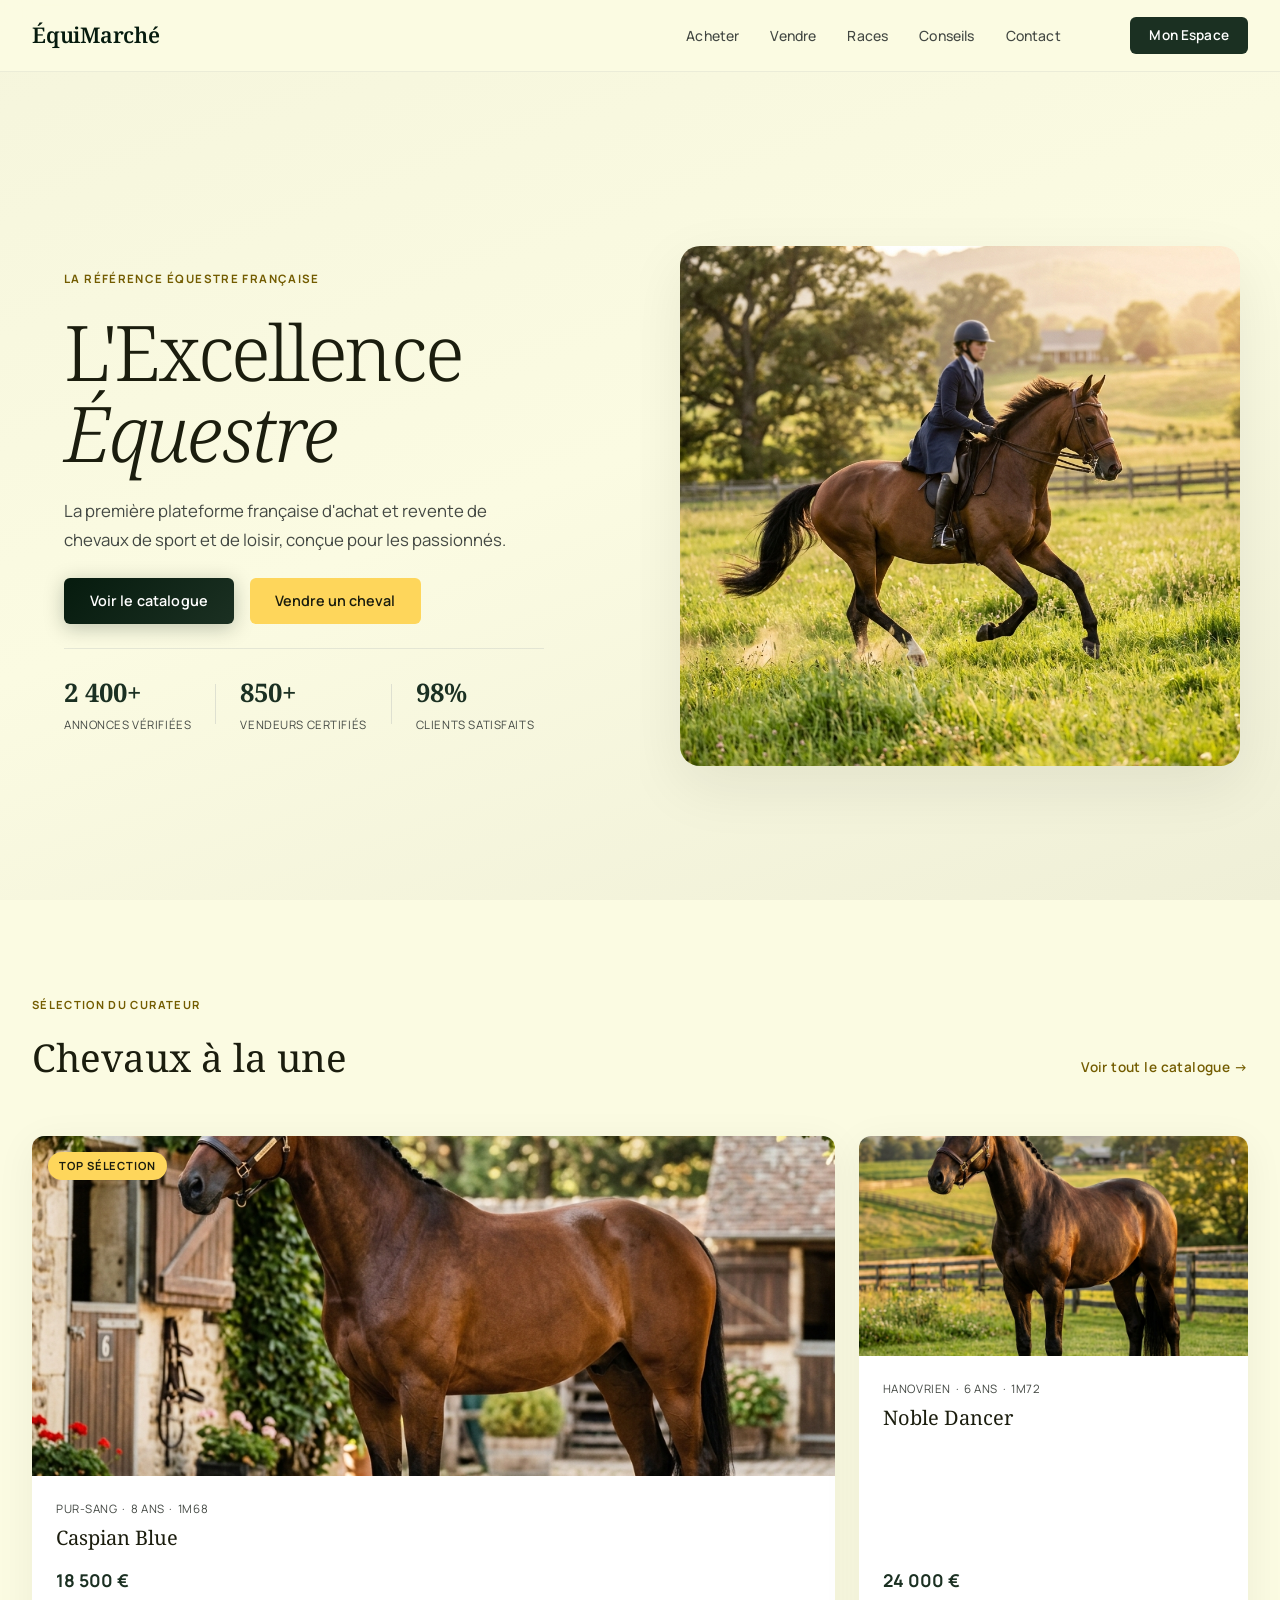
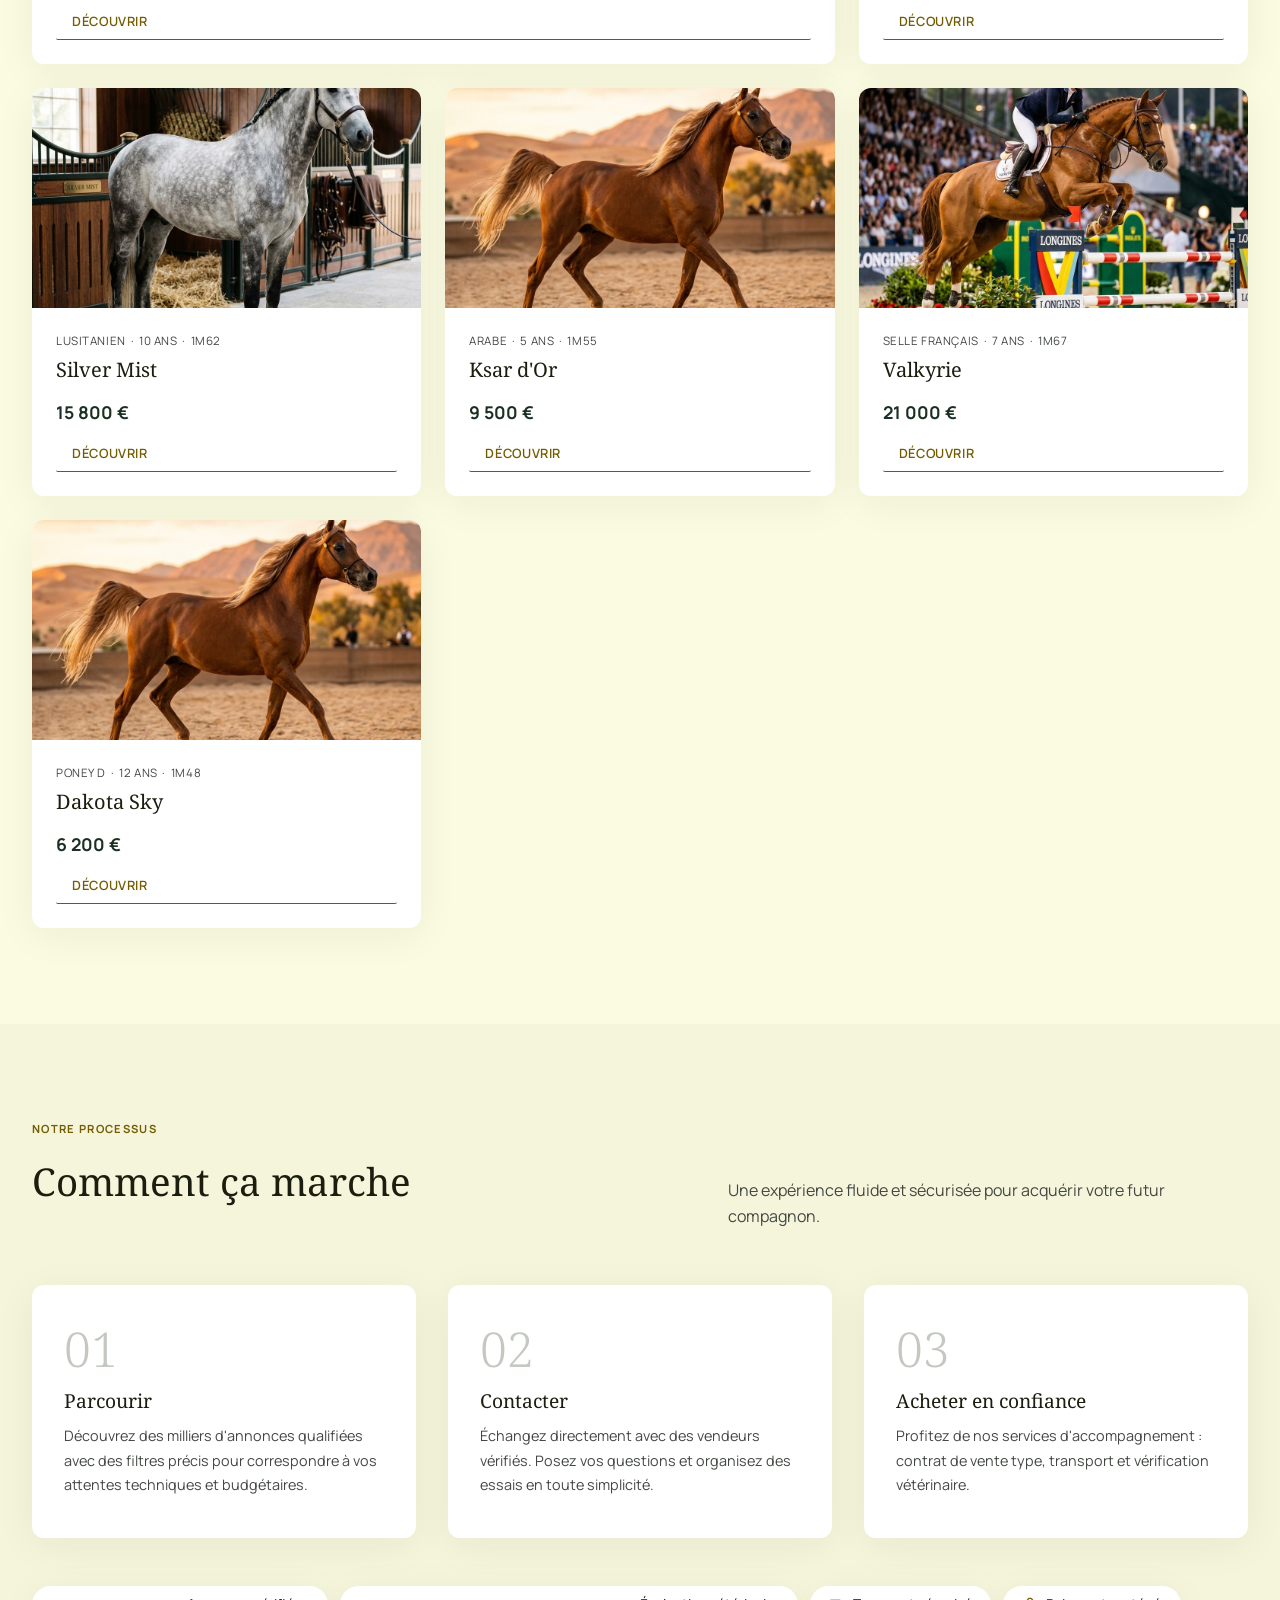
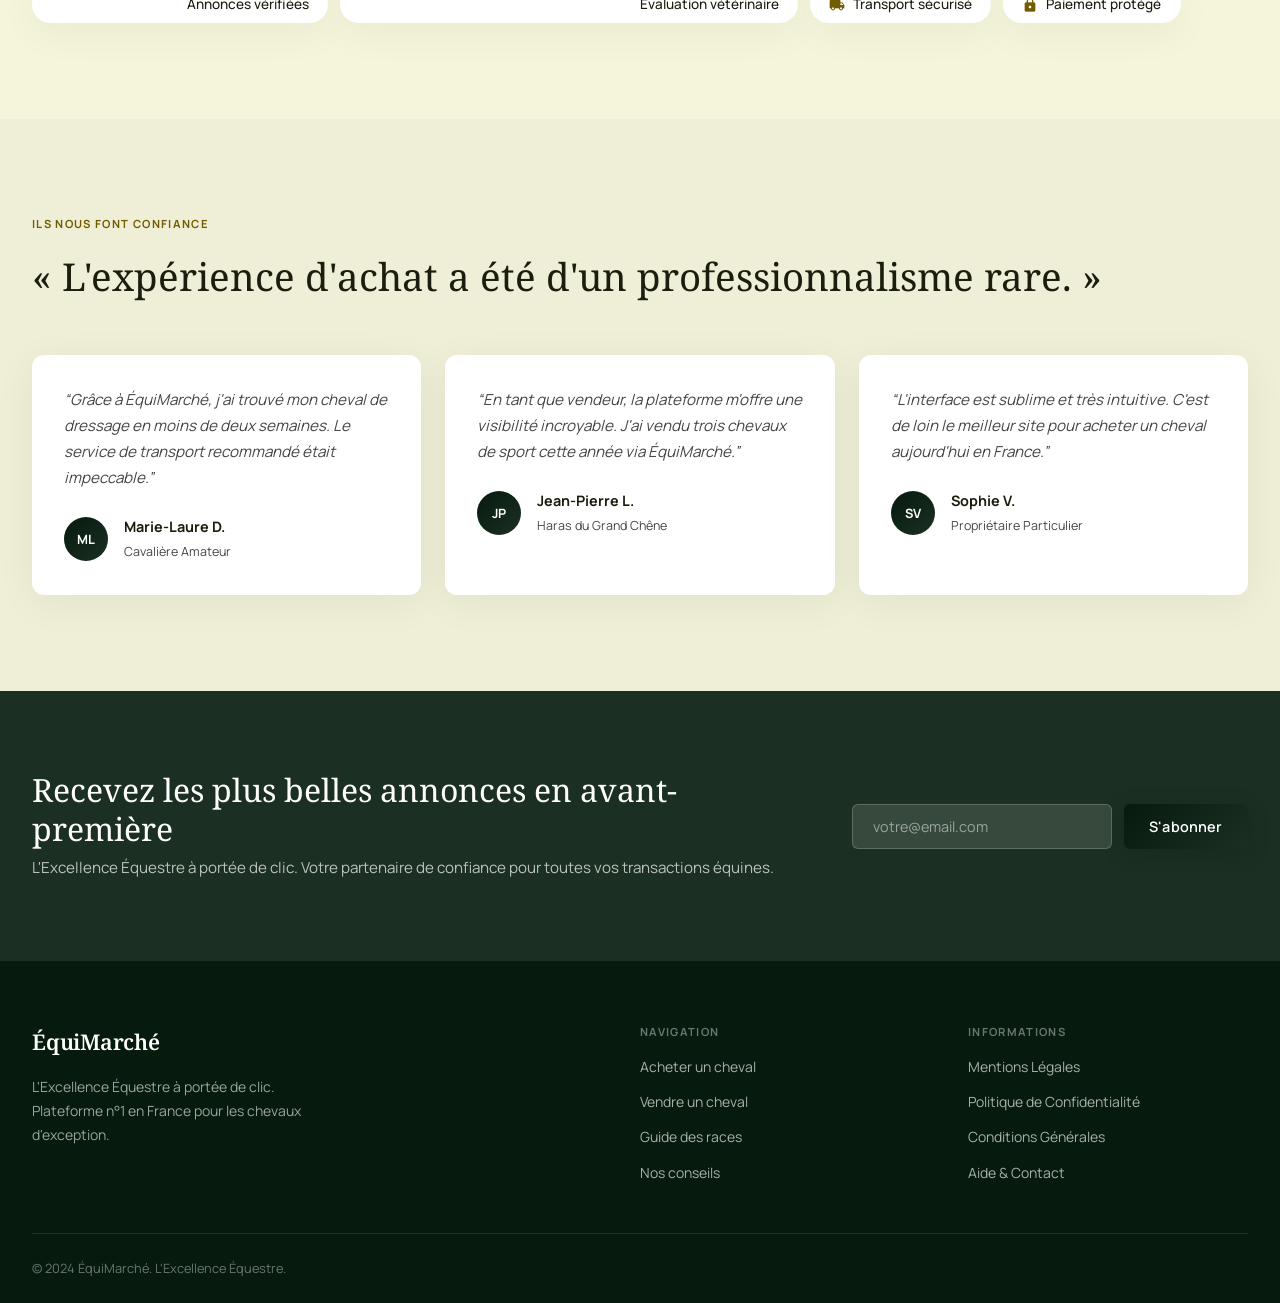
==== commit 83b59343: "images" ====
--- a/index.html
+++ b/index.html
@@ -60,7 +60,7 @@
     </div>
     <div class="hero-image-block">
       <div class="hero-image-frame">
-        <img src="https://images.unsplash.com/photo-1553284965-83fd3e82fa5a?w=700&auto=format&fit=crop&q=80" alt="Cheval de sport élégant" class="hero-img">
+        <img src="img/hero-horse.png" alt="Cheval de sport élégant" class="hero-img">
       </div>
     </div>
   </section>
@@ -77,7 +77,7 @@
 
         <article class="horse-card horse-card--large">
           <div class="horse-card__image-wrap">
-            <img src="https://images.unsplash.com/photo-1598974357801-cbca100e65ca?w=600&auto=format&fit=crop&q=80" alt="Caspian Blue" class="horse-card__img">
+            <img src="img/horse-caspian-blue.png" alt="Caspian Blue" class="horse-card__img">
             <span class="horse-card__badge">Top Sélection</span>
           </div>
           <div class="horse-card__body">
@@ -92,7 +92,7 @@
 
         <article class="horse-card">
           <div class="horse-card__image-wrap">
-            <img src="https://images.unsplash.com/photo-1534773728-71b859d8a21f?w=500&auto=format&fit=crop&q=80" alt="Noble Dancer" class="horse-card__img">
+            <img src="img/horse-noble-dancer.png" alt="Noble Dancer" class="horse-card__img">
           </div>
           <div class="horse-card__body">
             <div class="horse-card__meta">
@@ -106,7 +106,7 @@
 
         <article class="horse-card">
           <div class="horse-card__image-wrap">
-            <img src="https://images.unsplash.com/photo-1566073771259-6a8506099945?w=500&auto=format&fit=crop&q=80" alt="Silver Mist" class="horse-card__img">
+            <img src="img/horse-silver-mist.png" alt="Silver Mist" class="horse-card__img">
           </div>
           <div class="horse-card__body">
             <div class="horse-card__meta">
@@ -120,7 +120,7 @@
 
         <article class="horse-card">
           <div class="horse-card__image-wrap">
-            <img src="https://images.unsplash.com/photo-1643737773219-dcb9b6d3cde2?w=500&auto=format&fit=crop&q=80" alt="Ksar d'Or" class="horse-card__img">
+            <img src="img/horse-ksar-dor.png" alt="Ksar d'Or" class="horse-card__img">
           </div>
           <div class="horse-card__body">
             <div class="horse-card__meta">
@@ -134,7 +134,7 @@
 
         <article class="horse-card">
           <div class="horse-card__image-wrap">
-            <img src="https://images.unsplash.com/photo-1481656023948-ce1d0e9c5857?w=500&auto=format&fit=crop&q=80" alt="Valkyrie" class="horse-card__img">
+            <img src="img/horse-valkyrie.png" alt="Valkyrie" class="horse-card__img">
           </div>
           <div class="horse-card__body">
             <div class="horse-card__meta">
@@ -148,7 +148,7 @@
 
         <article class="horse-card">
           <div class="horse-card__image-wrap">
-            <img src="https://images.unsplash.com/photo-1556731834-d28ba6d95c78?w=500&auto=format&fit=crop&q=80" alt="Dakota Sky" class="horse-card__img">
+            <img src="img/horse-ksar-dor.png" alt="Dakota Sky" class="horse-card__img">
           </div>
           <div class="horse-card__body">
             <div class="horse-card__meta">
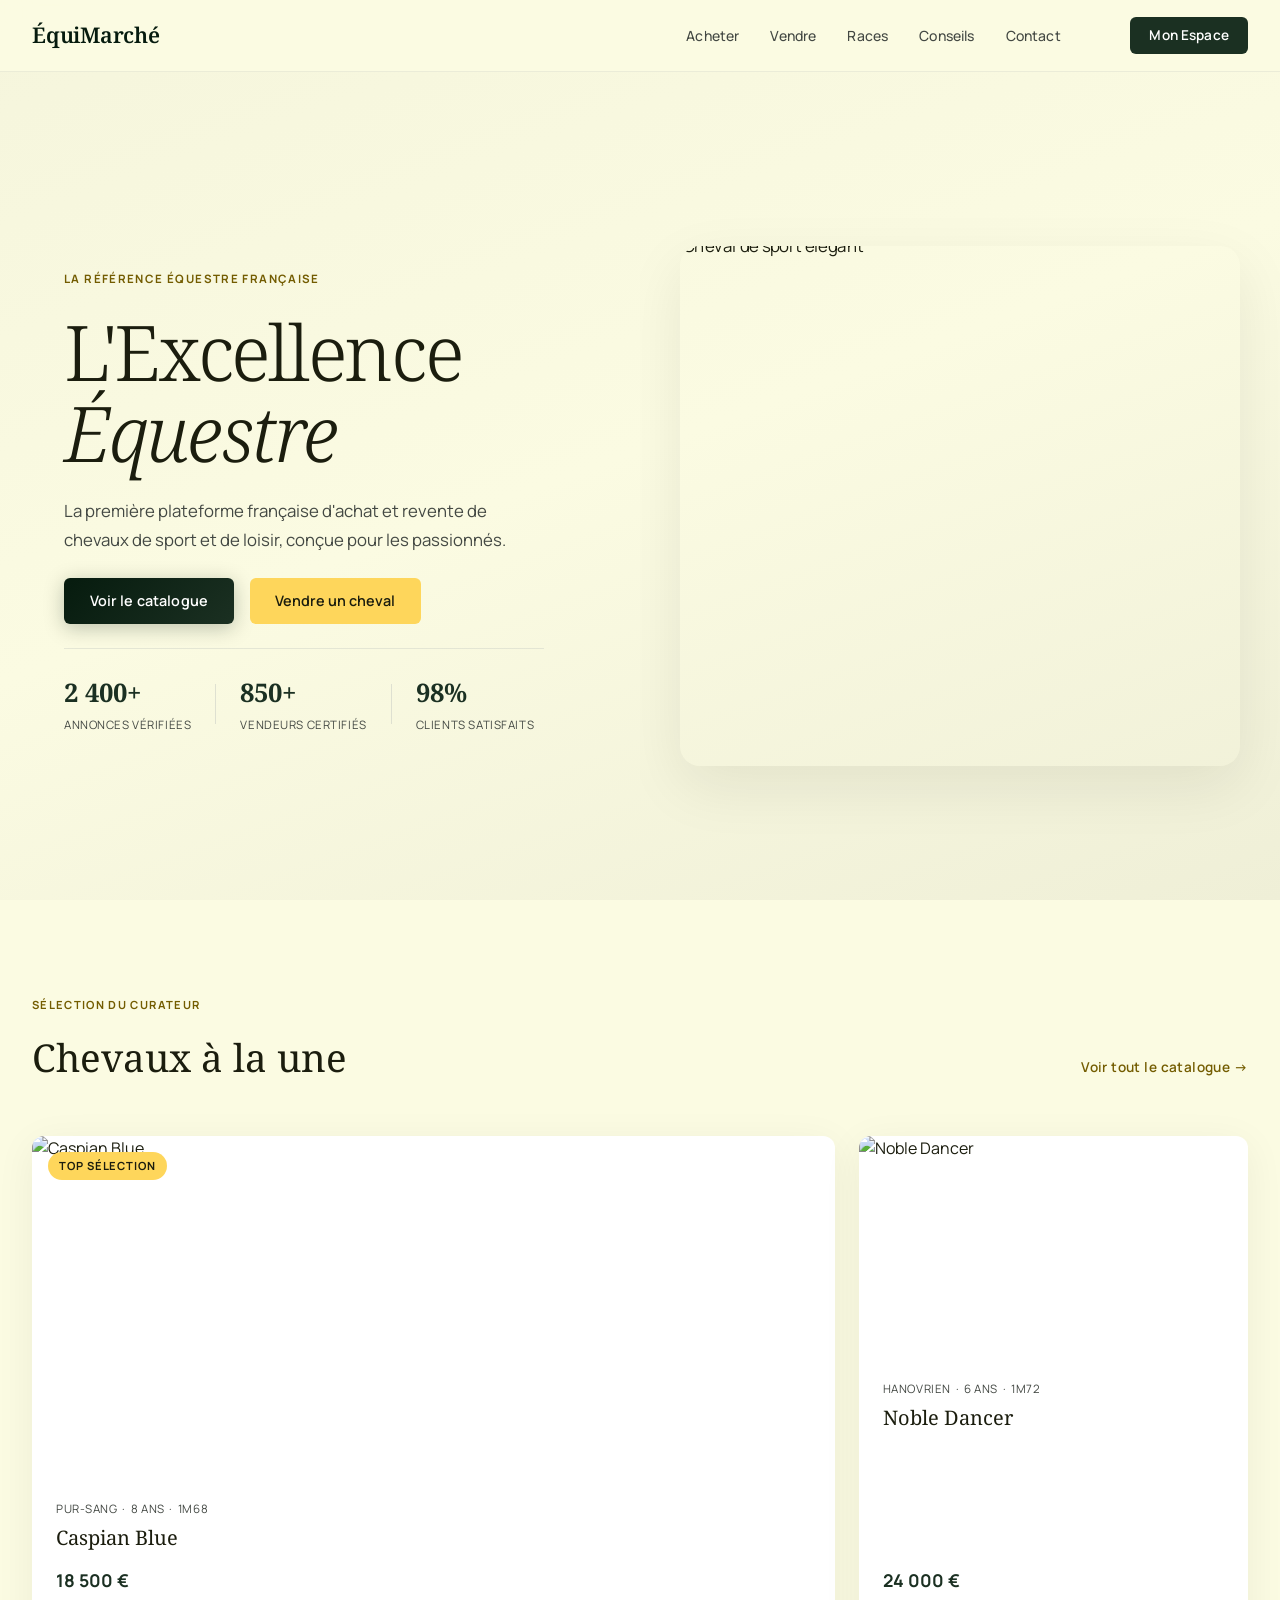
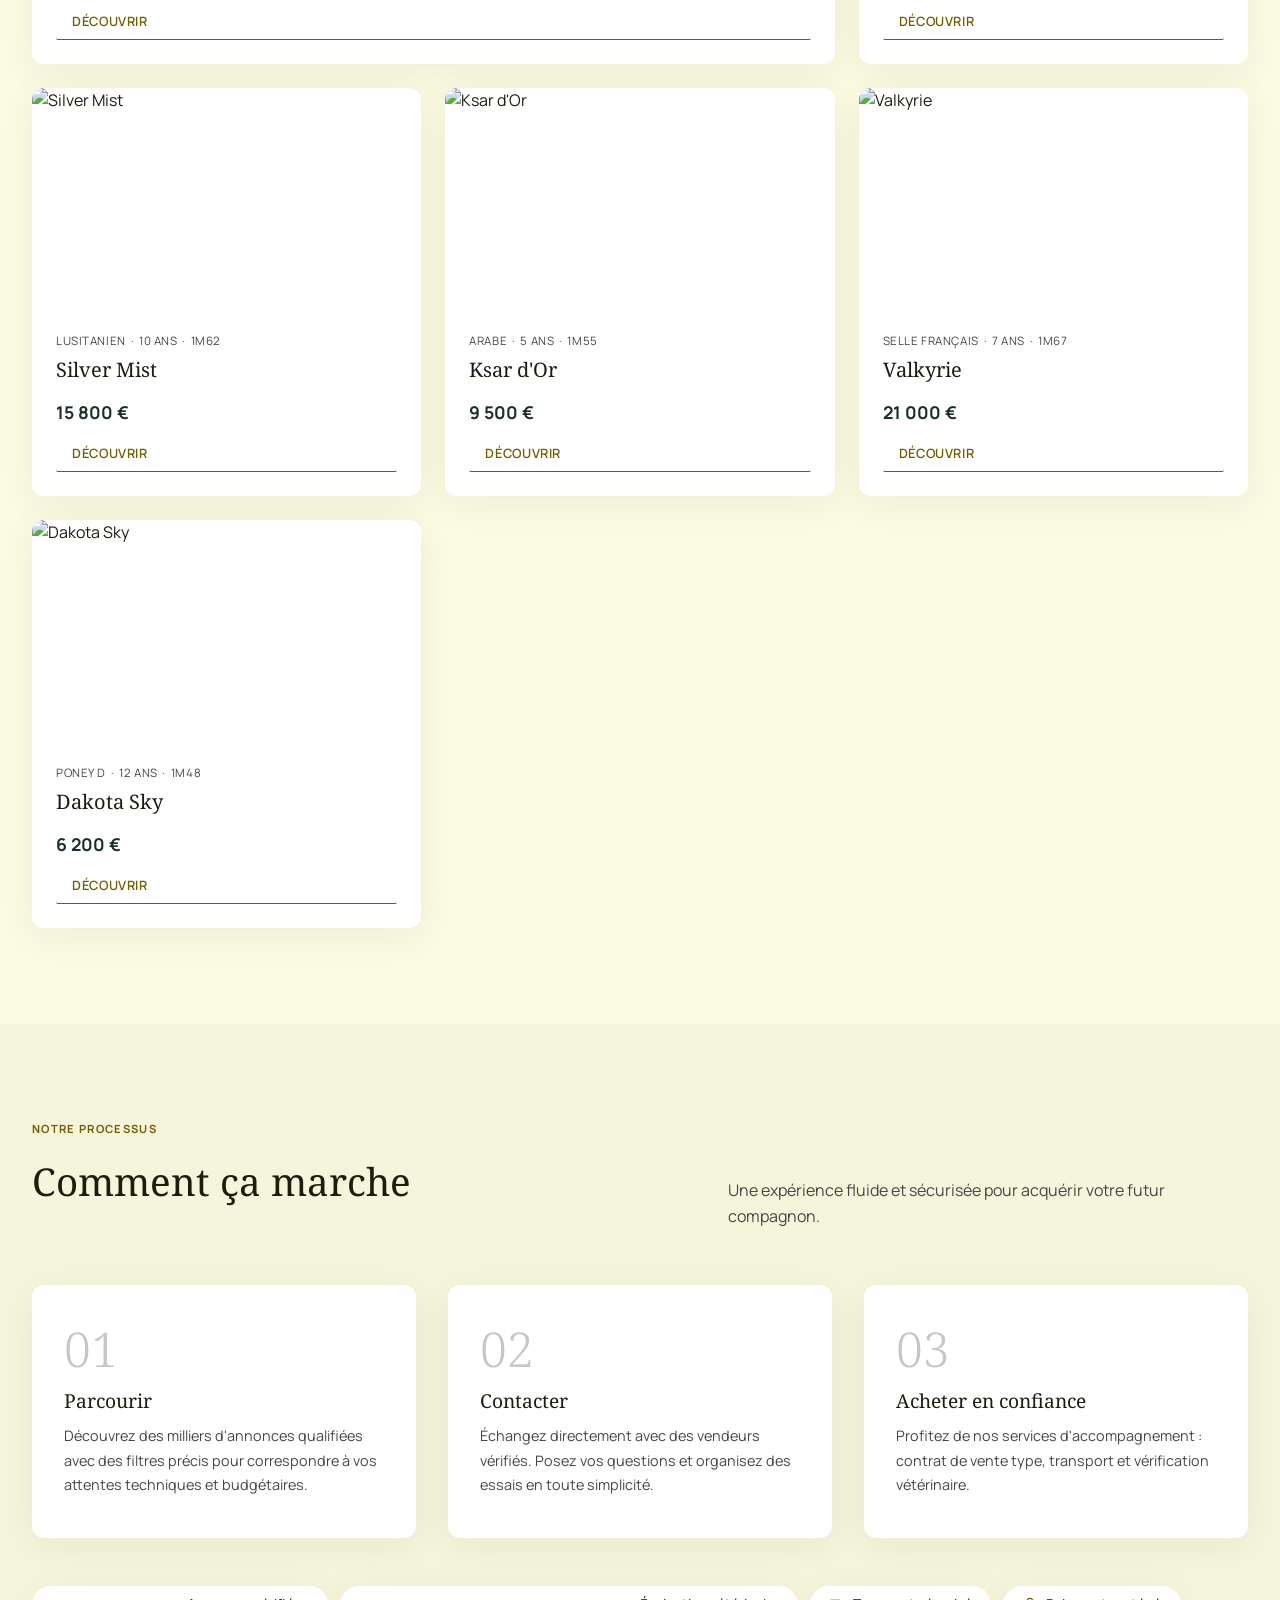
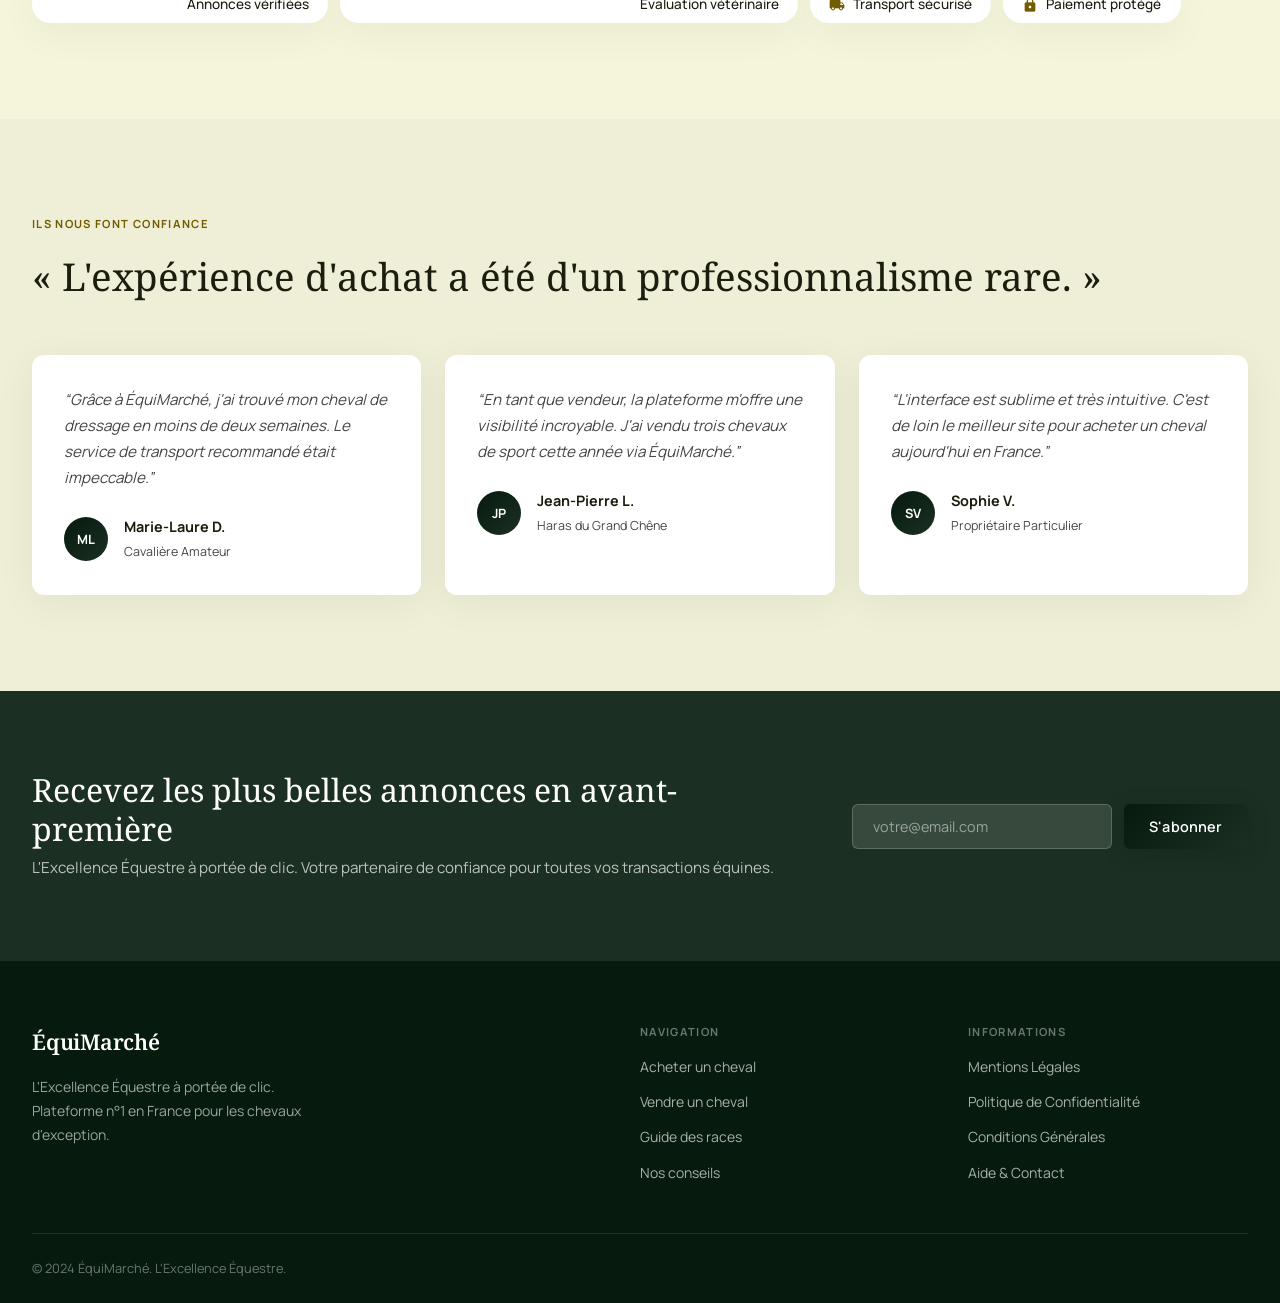
==== commit 05321ecf: "images 2" ====
--- a/index.html
+++ b/index.html
@@ -60,7 +60,7 @@
     </div>
     <div class="hero-image-block">
       <div class="hero-image-frame">
-        <img src="img/hero-horse.png" alt="Cheval de sport élégant" class="hero-img">
+        <img src="https://images.unsplash.com/photo-1553284965-83fd3e82fa5a?w=700&auto=format&fit=crop&q=80" alt="Cheval de sport élégant" class="hero-img">
       </div>
     </div>
   </section>
@@ -77,7 +77,7 @@
 
         <article class="horse-card horse-card--large">
           <div class="horse-card__image-wrap">
-            <img src="img/horse-caspian-blue.png" alt="Caspian Blue" class="horse-card__img">
+            <img src="https://images.unsplash.com/photo-1598974357801-cbca100e65ca?w=600&auto=format&fit=crop&q=80" alt="Caspian Blue" class="horse-card__img">
             <span class="horse-card__badge">Top Sélection</span>
           </div>
           <div class="horse-card__body">
@@ -92,7 +92,7 @@
 
         <article class="horse-card">
           <div class="horse-card__image-wrap">
-            <img src="img/horse-noble-dancer.png" alt="Noble Dancer" class="horse-card__img">
+            <img src="https://images.unsplash.com/photo-1534773728-71b859d8a21f?w=500&auto=format&fit=crop&q=80" alt="Noble Dancer" class="horse-card__img">
           </div>
           <div class="horse-card__body">
             <div class="horse-card__meta">
@@ -106,7 +106,7 @@
 
         <article class="horse-card">
           <div class="horse-card__image-wrap">
-            <img src="img/horse-silver-mist.png" alt="Silver Mist" class="horse-card__img">
+            <img src="https://images.unsplash.com/photo-1566073771259-6a8506099945?w=500&auto=format&fit=crop&q=80" alt="Silver Mist" class="horse-card__img">
           </div>
           <div class="horse-card__body">
             <div class="horse-card__meta">
@@ -120,7 +120,7 @@
 
         <article class="horse-card">
           <div class="horse-card__image-wrap">
-            <img src="img/horse-ksar-dor.png" alt="Ksar d'Or" class="horse-card__img">
+            <img src="https://images.unsplash.com/photo-1643737773219-dcb9b6d3cde2?w=500&auto=format&fit=crop&q=80" alt="Ksar d'Or" class="horse-card__img">
           </div>
           <div class="horse-card__body">
             <div class="horse-card__meta">
@@ -134,7 +134,7 @@
 
         <article class="horse-card">
           <div class="horse-card__image-wrap">
-            <img src="img/horse-valkyrie.png" alt="Valkyrie" class="horse-card__img">
+            <img src="https://images.unsplash.com/photo-1481656023948-ce1d0e9c5857?w=500&auto=format&fit=crop&q=80" alt="Valkyrie" class="horse-card__img">
           </div>
           <div class="horse-card__body">
             <div class="horse-card__meta">
@@ -148,7 +148,7 @@
 
         <article class="horse-card">
           <div class="horse-card__image-wrap">
-            <img src="img/horse-ksar-dor.png" alt="Dakota Sky" class="horse-card__img">
+            <img src="https://images.unsplash.com/photo-1556731834-d28ba6d95c78?w=500&auto=format&fit=crop&q=80" alt="Dakota Sky" class="horse-card__img">
           </div>
           <div class="horse-card__body">
             <div class="horse-card__meta">
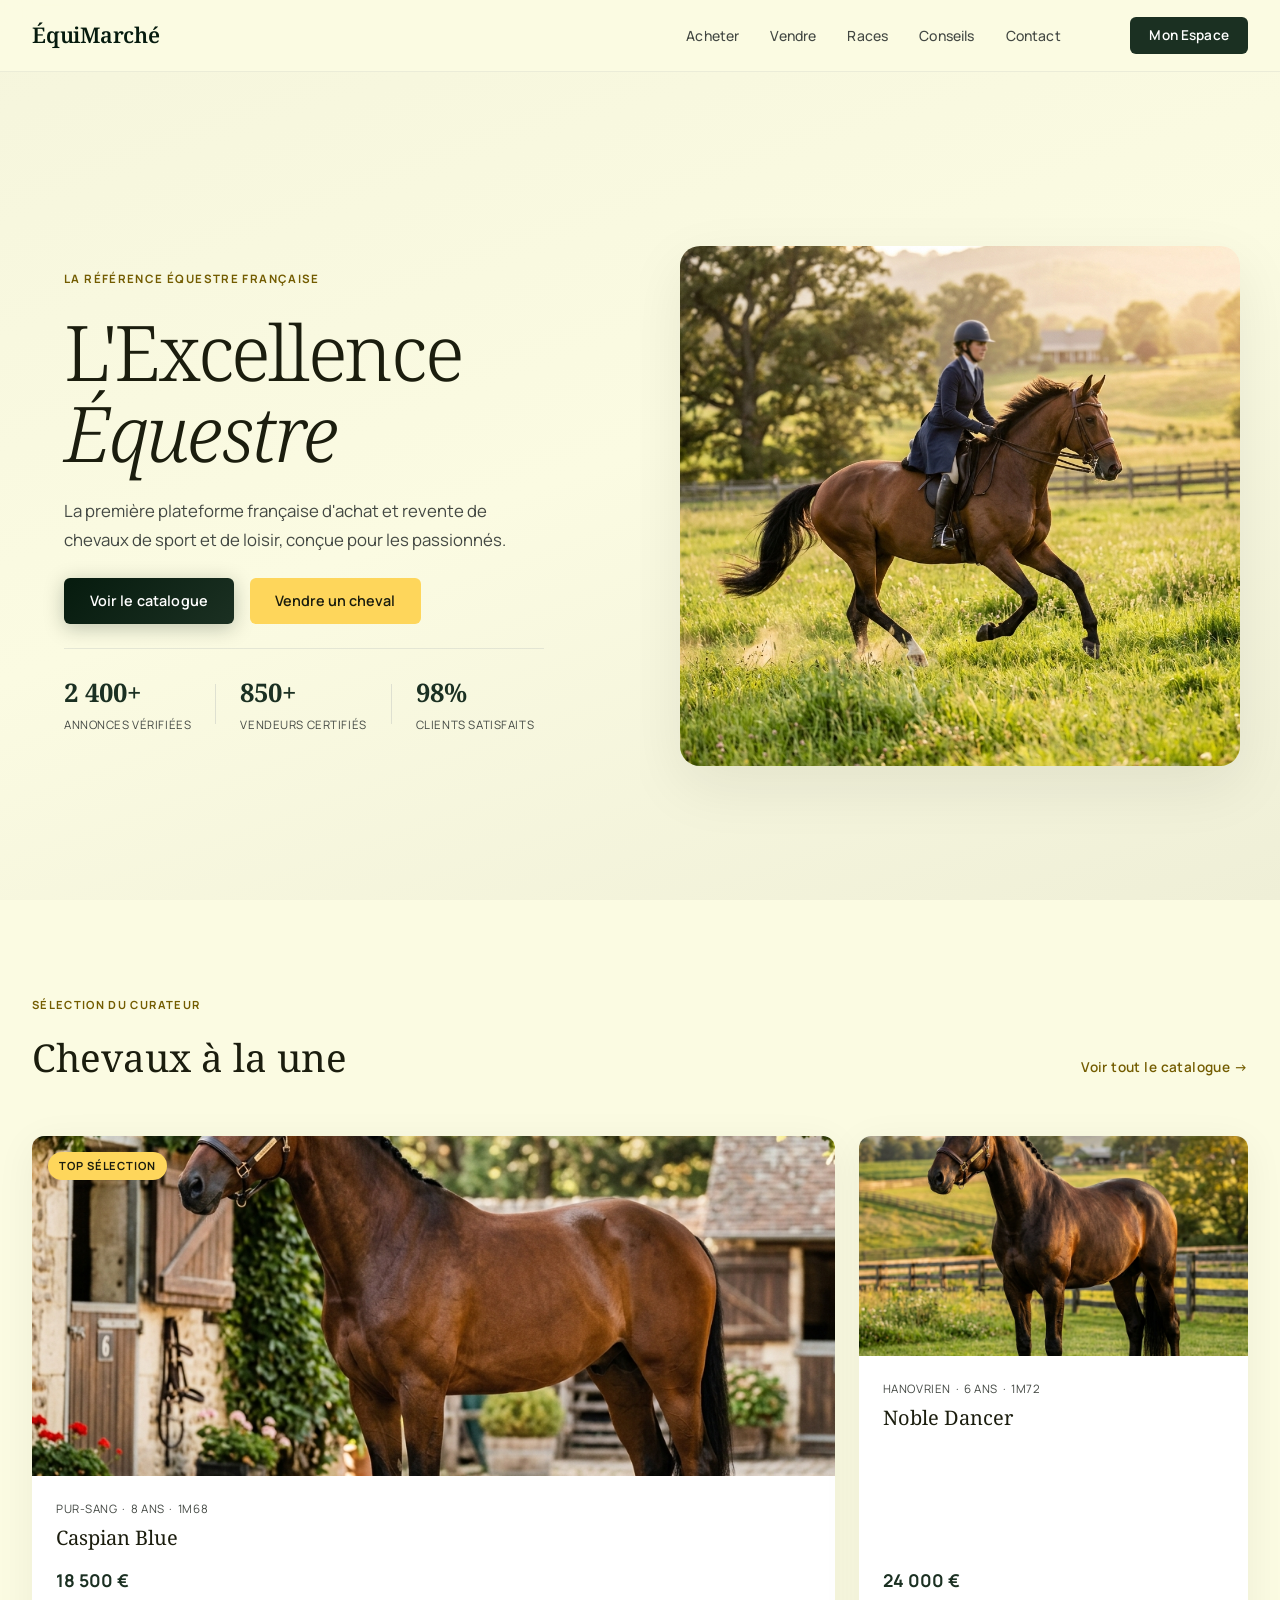
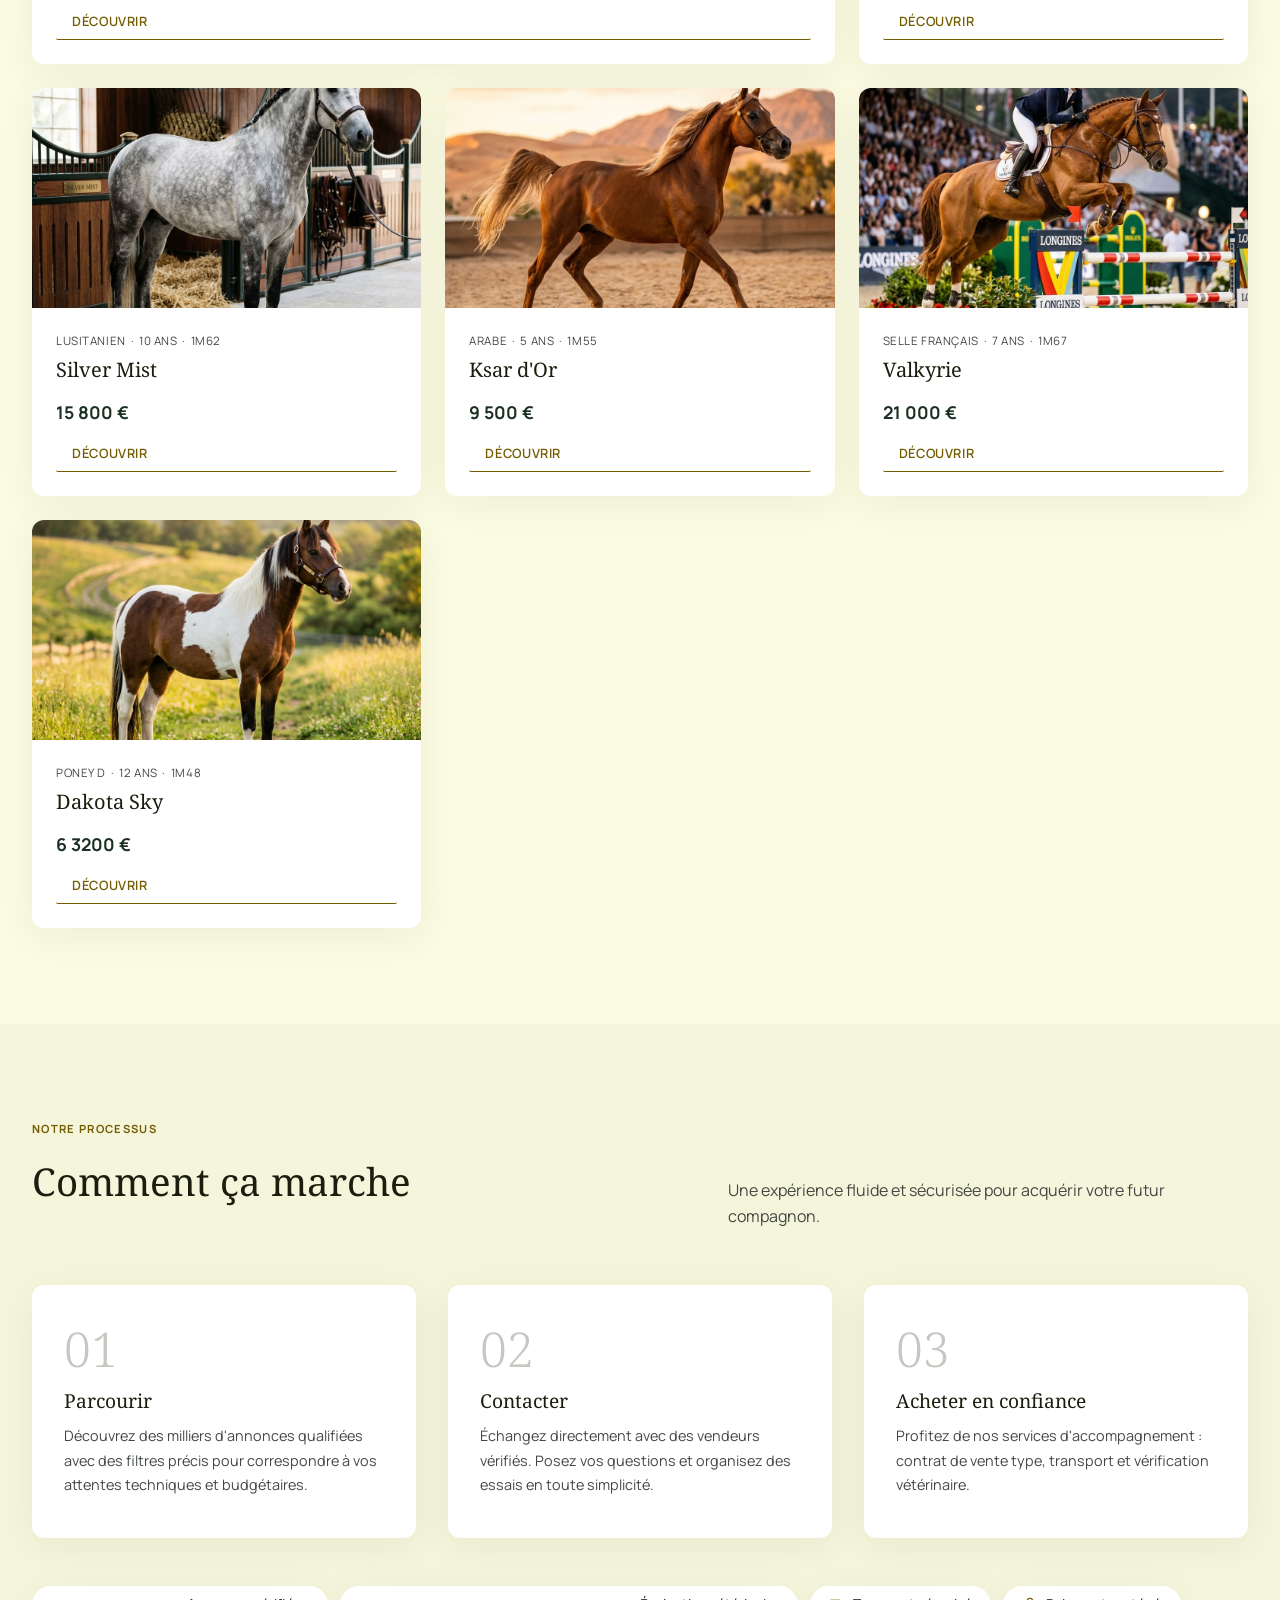
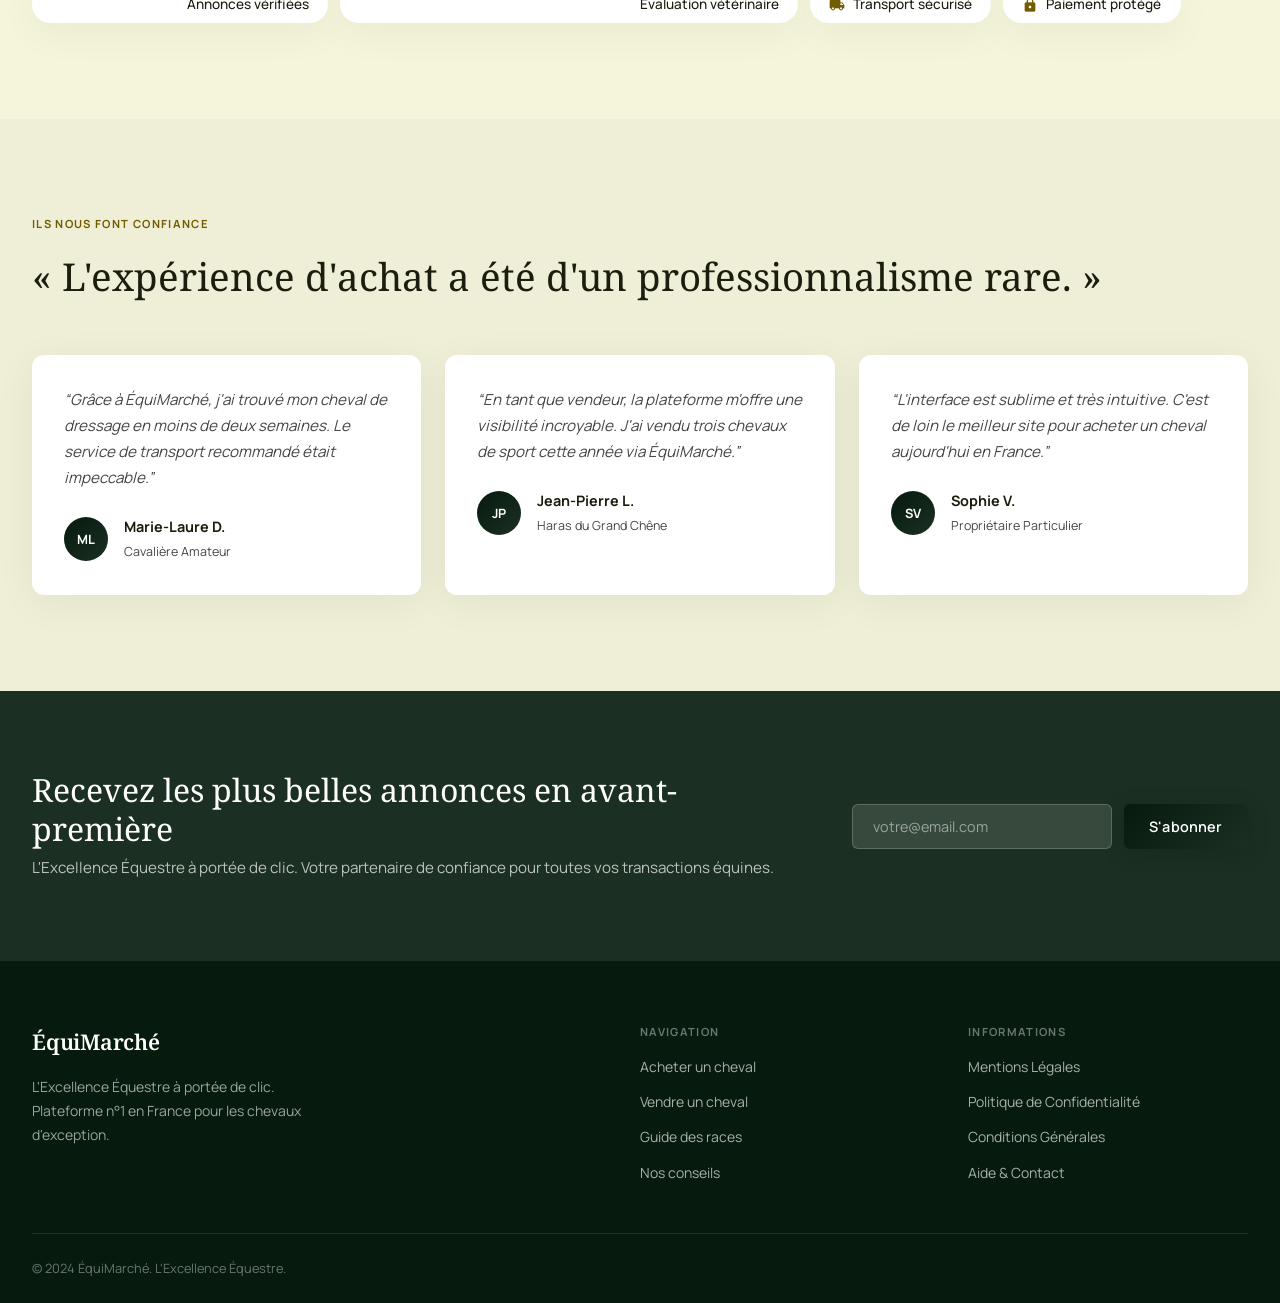
==== commit c7dc34b0: "Images push" ====
--- a/index.html
+++ b/index.html
@@ -1,16 +1,21 @@
 <!DOCTYPE html>
 <html lang="fr">
+
 <head>
   <meta charset="UTF-8">
   <meta name="viewport" content="width=device-width, initial-scale=1.0">
   <title>ÉquiMarché | L'Excellence Équestre</title>
-  <meta name="description" content="La première plateforme française d'achat et revente de chevaux de sport et de loisir, conçue pour les passionnés.">
+  <meta name="description"
+    content="La première plateforme française d'achat et revente de chevaux de sport et de loisir, conçue pour les passionnés.">
   <link rel="preconnect" href="https://fonts.googleapis.com">
   <link rel="preconnect" href="https://fonts.gstatic.com" crossorigin>
-  <link href="https://fonts.googleapis.com/css2?family=Noto+Serif:ital,wght@0,300;0,400;0,600;0,700;1,300;1,400&family=Manrope:wght@300;400;500;600;700&display=swap" rel="stylesheet">
+  <link
+    href="https://fonts.googleapis.com/css2?family=Noto+Serif:ital,wght@0,300;0,400;0,600;0,700;1,300;1,400&family=Manrope:wght@300;400;500;600;700&display=swap"
+    rel="stylesheet">
   <link href="https://fonts.googleapis.com/icon?family=Material+Icons" rel="stylesheet">
   <link rel="stylesheet" href="styles.css">
 </head>
+
 <body>
 
   <!-- NAVBAR -->
@@ -36,7 +41,8 @@
     <div class="hero-content">
       <span class="hero-label">La référence équestre française</span>
       <h1 class="hero-title">L'Excellence<br><em>Équestre</em></h1>
-      <p class="hero-subtitle">La première plateforme française d'achat et revente de chevaux de sport et de loisir, conçue pour les passionnés.</p>
+      <p class="hero-subtitle">La première plateforme française d'achat et revente de chevaux de sport et de loisir,
+        conçue pour les passionnés.</p>
       <div class="hero-cta">
         <a href="catalogue.html" class="btn-primary">Voir le catalogue</a>
         <a href="creer-annonce.html" class="btn-secondary">Vendre un cheval</a>
@@ -60,7 +66,8 @@
     </div>
     <div class="hero-image-block">
       <div class="hero-image-frame">
-        <img src="https://images.unsplash.com/photo-1553284965-83fd3e82fa5a?w=700&auto=format&fit=crop&q=80" alt="Cheval de sport élégant" class="hero-img">
+        <img src="img/hero-horse.png"
+          alt="Cheval de sport élégant" class="hero-img">
       </div>
     </div>
   </section>
@@ -77,12 +84,14 @@
 
         <article class="horse-card horse-card--large">
           <div class="horse-card__image-wrap">
-            <img src="https://images.unsplash.com/photo-1598974357801-cbca100e65ca?w=600&auto=format&fit=crop&q=80" alt="Caspian Blue" class="horse-card__img">
+            <img src="img/horse-caspian-blue.png"
+              alt="Caspian Blue" class="horse-card__img">
             <span class="horse-card__badge">Top Sélection</span>
           </div>
           <div class="horse-card__body">
             <div class="horse-card__meta">
-              <span>Pur-Sang</span><span class="dot">·</span><span>8 ans</span><span class="dot">·</span><span>1m68</span>
+              <span>Pur-Sang</span><span class="dot">·</span><span>8 ans</span><span
+                class="dot">·</span><span>1m68</span>
             </div>
             <h3 class="horse-card__name">Caspian Blue</h3>
             <p class="horse-card__price">18 500 €</p>
@@ -92,11 +101,13 @@
 
         <article class="horse-card">
           <div class="horse-card__image-wrap">
-            <img src="https://images.unsplash.com/photo-1534773728-71b859d8a21f?w=500&auto=format&fit=crop&q=80" alt="Noble Dancer" class="horse-card__img">
-          </div>
-          <div class="horse-card__body">
-            <div class="horse-card__meta">
-              <span>Hanovrien</span><span class="dot">·</span><span>6 ans</span><span class="dot">·</span><span>1m72</span>
+            <img src="img/horse-noble-dancer.png"
+              alt="Noble Dancer" class="horse-card__img">
+          </div>
+          <div class="horse-card__body">
+            <div class="horse-card__meta">
+              <span>Hanovrien</span><span class="dot">·</span><span>6 ans</span><span
+                class="dot">·</span><span>1m72</span>
             </div>
             <h3 class="horse-card__name">Noble Dancer</h3>
             <p class="horse-card__price">24 000 €</p>
@@ -106,11 +117,13 @@
 
         <article class="horse-card">
           <div class="horse-card__image-wrap">
-            <img src="https://images.unsplash.com/photo-1566073771259-6a8506099945?w=500&auto=format&fit=crop&q=80" alt="Silver Mist" class="horse-card__img">
-          </div>
-          <div class="horse-card__body">
-            <div class="horse-card__meta">
-              <span>Lusitanien</span><span class="dot">·</span><span>10 ans</span><span class="dot">·</span><span>1m62</span>
+            <img src="img/horse-silver-mist.png"
+              alt="Silver Mist" class="horse-card__img">
+          </div>
+          <div class="horse-card__body">
+            <div class="horse-card__meta">
+              <span>Lusitanien</span><span class="dot">·</span><span>10 ans</span><span
+                class="dot">·</span><span>1m62</span>
             </div>
             <h3 class="horse-card__name">Silver Mist</h3>
             <p class="horse-card__price">15 800 €</p>
@@ -120,7 +133,8 @@
 
         <article class="horse-card">
           <div class="horse-card__image-wrap">
-            <img src="https://images.unsplash.com/photo-1643737773219-dcb9b6d3cde2?w=500&auto=format&fit=crop&q=80" alt="Ksar d'Or" class="horse-card__img">
+            <img src="img/horse-ksar-dor.png"
+              alt="Ksar d'Or" class="horse-card__img">
           </div>
           <div class="horse-card__body">
             <div class="horse-card__meta">
@@ -134,11 +148,13 @@
 
         <article class="horse-card">
           <div class="horse-card__image-wrap">
-            <img src="https://images.unsplash.com/photo-1481656023948-ce1d0e9c5857?w=500&auto=format&fit=crop&q=80" alt="Valkyrie" class="horse-card__img">
-          </div>
-          <div class="horse-card__body">
-            <div class="horse-card__meta">
-              <span>Selle Français</span><span class="dot">·</span><span>7 ans</span><span class="dot">·</span><span>1m67</span>
+            <img src="img/horse-valkyrie.png"
+              alt="Valkyrie" class="horse-card__img">
+          </div>
+          <div class="horse-card__body">
+            <div class="horse-card__meta">
+              <span>Selle Français</span><span class="dot">·</span><span>7 ans</span><span
+                class="dot">·</span><span>1m67</span>
             </div>
             <h3 class="horse-card__name">Valkyrie</h3>
             <p class="horse-card__price">21 000 €</p>
@@ -148,14 +164,16 @@
 
         <article class="horse-card">
           <div class="horse-card__image-wrap">
-            <img src="https://images.unsplash.com/photo-1556731834-d28ba6d95c78?w=500&auto=format&fit=crop&q=80" alt="Dakota Sky" class="horse-card__img">
-          </div>
-          <div class="horse-card__body">
-            <div class="horse-card__meta">
-              <span>Poney D</span><span class="dot">·</span><span>12 ans</span><span class="dot">·</span><span>1m48</span>
+            <img src="img/horse-dakota-sky.png"
+              alt="Dakota Sky" class="horse-card__img">
+          </div>
+          <div class="horse-card__body">
+            <div class="horse-card__meta">
+              <span>Poney D</span><span class="dot">·</span><span>12 ans</span><span
+                class="dot">·</span><span>1m48</span>
             </div>
             <h3 class="horse-card__name">Dakota Sky</h3>
-            <p class="horse-card__price">6 200 €</p>
+            <p class="horse-card__price">6 3200 €</p>
             <a href="cheval-detail.html" class="btn-card">Découvrir</a>
           </div>
         </article>
@@ -176,17 +194,20 @@
         <div class="step-card">
           <span class="step-number">01</span>
           <h3 class="step-title">Parcourir</h3>
-          <p class="step-desc">Découvrez des milliers d'annonces qualifiées avec des filtres précis pour correspondre à vos attentes techniques et budgétaires.</p>
+          <p class="step-desc">Découvrez des milliers d'annonces qualifiées avec des filtres précis pour correspondre à
+            vos attentes techniques et budgétaires.</p>
         </div>
         <div class="step-card">
           <span class="step-number">02</span>
           <h3 class="step-title">Contacter</h3>
-          <p class="step-desc">Échangez directement avec des vendeurs vérifiés. Posez vos questions et organisez des essais en toute simplicité.</p>
+          <p class="step-desc">Échangez directement avec des vendeurs vérifiés. Posez vos questions et organisez des
+            essais en toute simplicité.</p>
         </div>
         <div class="step-card">
           <span class="step-number">03</span>
           <h3 class="step-title">Acheter en confiance</h3>
-          <p class="step-desc">Profitez de nos services d'accompagnement : contrat de vente type, transport et vérification vétérinaire.</p>
+          <p class="step-desc">Profitez de nos services d'accompagnement : contrat de vente type, transport et
+            vérification vétérinaire.</p>
         </div>
       </div>
       <div class="trust-pills">
@@ -207,7 +228,8 @@
       </div>
       <div class="testimonials-grid">
         <div class="testimonial-card">
-          <p class="testimonial-quote">&ldquo;Grâce à ÉquiMarché, j'ai trouvé mon cheval de dressage en moins de deux semaines. Le service de transport recommandé était impeccable.&rdquo;</p>
+          <p class="testimonial-quote">&ldquo;Grâce à ÉquiMarché, j'ai trouvé mon cheval de dressage en moins de deux
+            semaines. Le service de transport recommandé était impeccable.&rdquo;</p>
           <div class="testimonial-author">
             <div class="author-avatar">ML</div>
             <div>
@@ -217,7 +239,8 @@
           </div>
         </div>
         <div class="testimonial-card">
-          <p class="testimonial-quote">&ldquo;En tant que vendeur, la plateforme m'offre une visibilité incroyable. J'ai vendu trois chevaux de sport cette année via ÉquiMarché.&rdquo;</p>
+          <p class="testimonial-quote">&ldquo;En tant que vendeur, la plateforme m'offre une visibilité incroyable. J'ai
+            vendu trois chevaux de sport cette année via ÉquiMarché.&rdquo;</p>
           <div class="testimonial-author">
             <div class="author-avatar">JP</div>
             <div>
@@ -227,7 +250,8 @@
           </div>
         </div>
         <div class="testimonial-card">
-          <p class="testimonial-quote">&ldquo;L'interface est sublime et très intuitive. C'est de loin le meilleur site pour acheter un cheval aujourd'hui en France.&rdquo;</p>
+          <p class="testimonial-quote">&ldquo;L'interface est sublime et très intuitive. C'est de loin le meilleur site
+            pour acheter un cheval aujourd'hui en France.&rdquo;</p>
           <div class="testimonial-author">
             <div class="author-avatar">SV</div>
             <div>
@@ -246,7 +270,8 @@
       <div class="newsletter-inner">
         <div class="newsletter-text">
           <h2>Recevez les plus belles annonces en avant-première</h2>
-          <p>L'Excellence Équestre à portée de clic. Votre partenaire de confiance pour toutes vos transactions équines.</p>
+          <p>L'Excellence Équestre à portée de clic. Votre partenaire de confiance pour toutes vos transactions équines.
+          </p>
         </div>
         <form class="newsletter-form" onsubmit="return false;">
           <input type="email" placeholder="votre@email.com" class="newsletter-input" id="newsletter-email">
@@ -291,4 +316,5 @@
 
   <script src="main.js"></script>
 </body>
-</html>
+
+</html>
